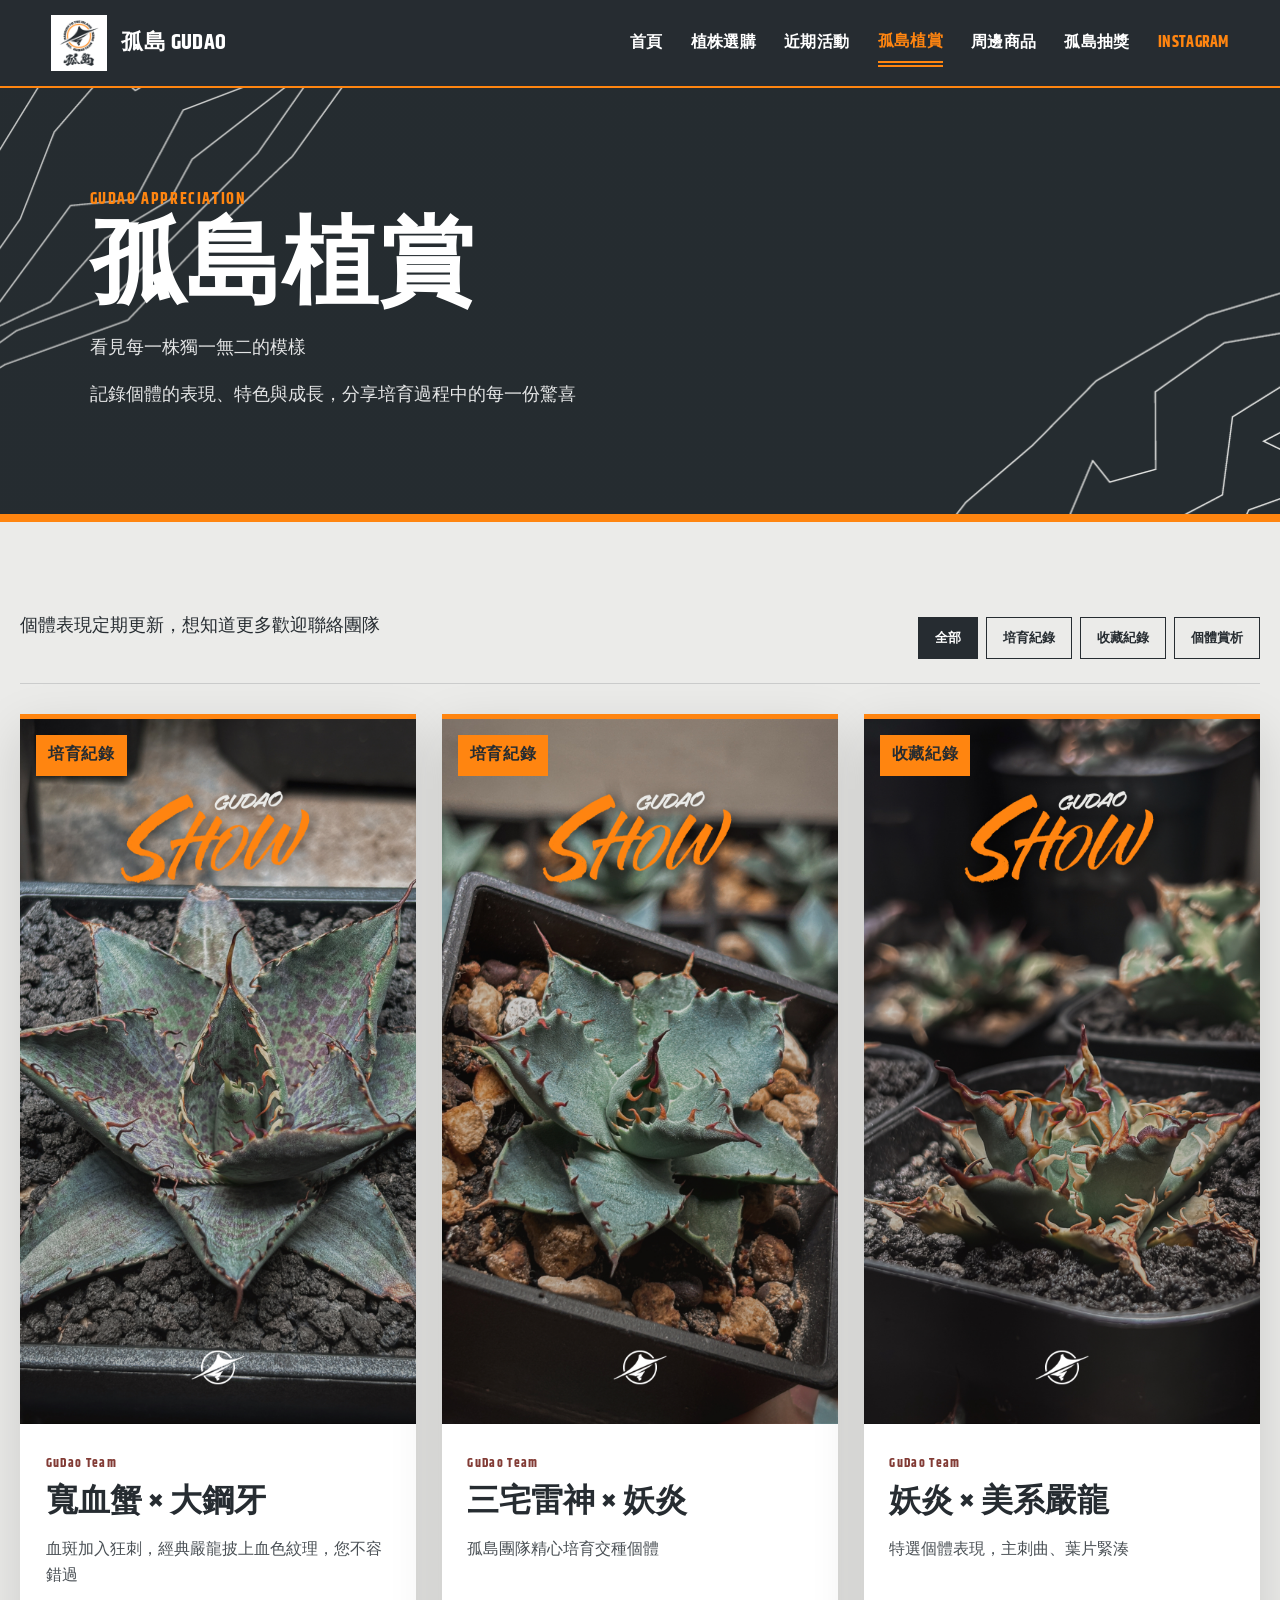
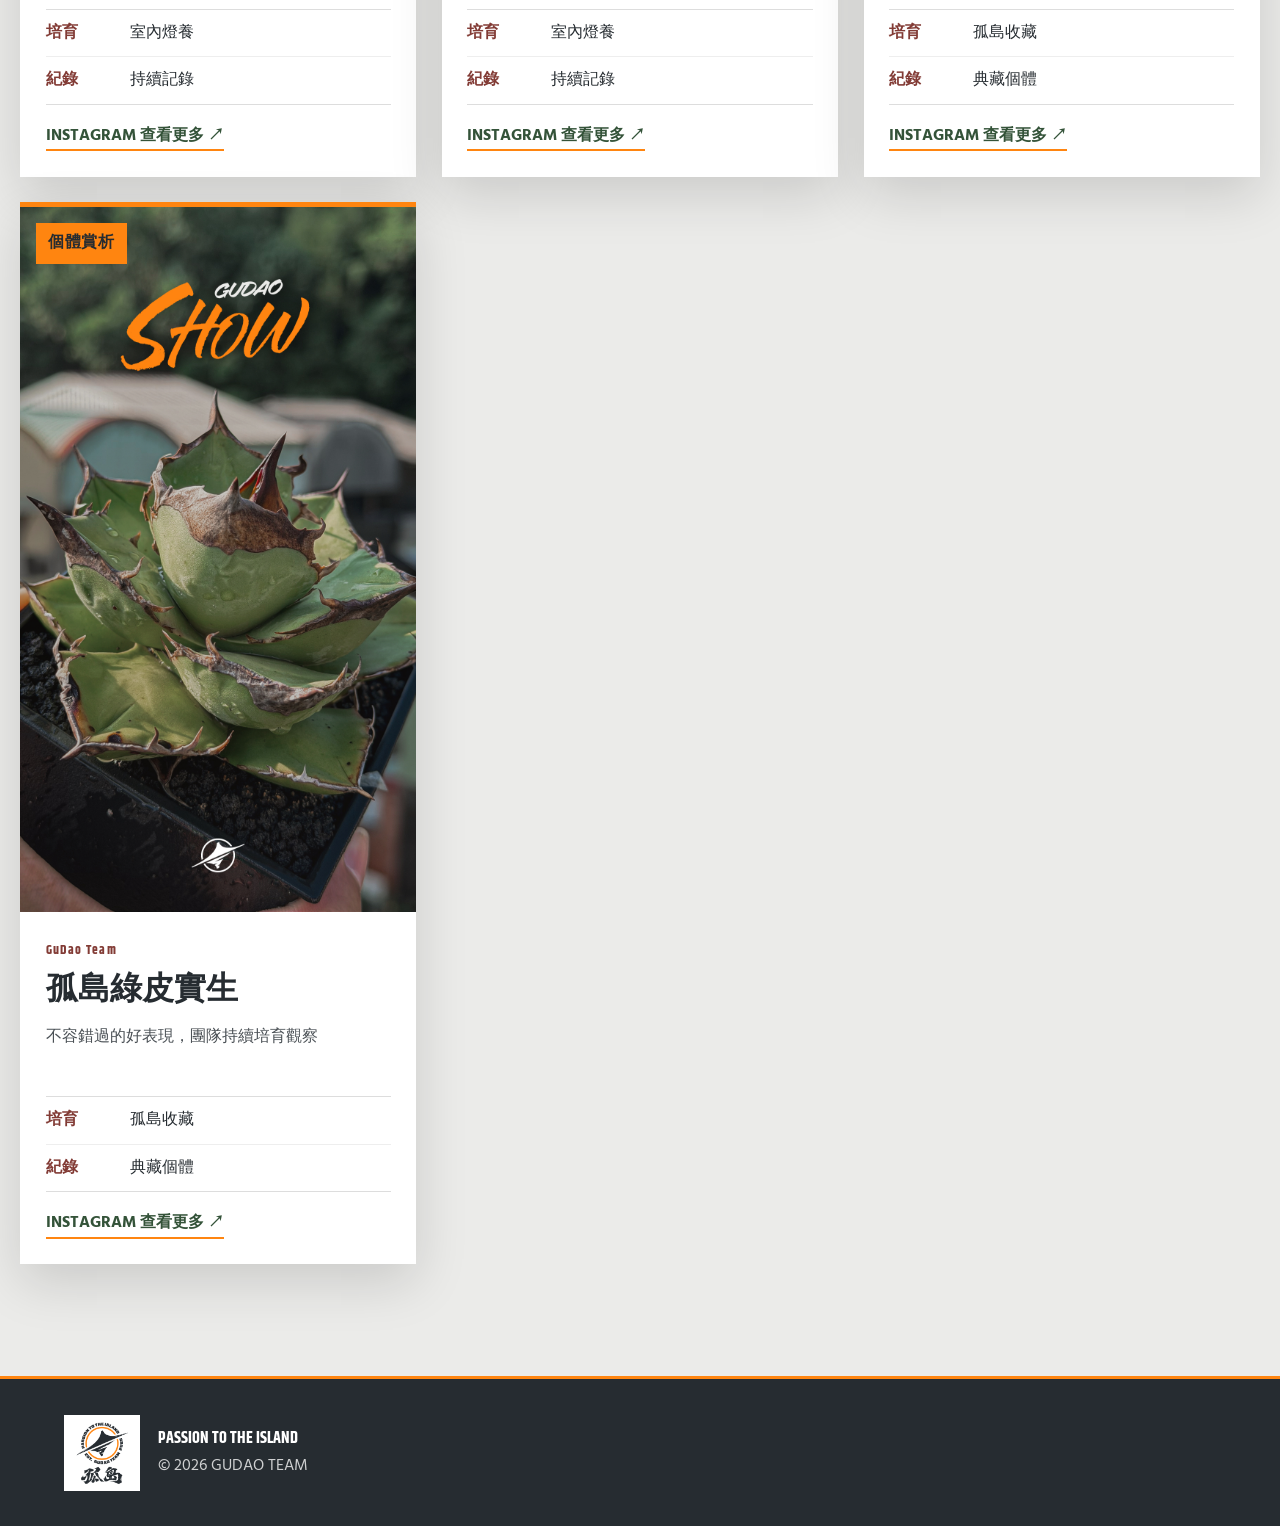
==== appreciation.html @ 0b16937d "Update appreciation.html" ====
<!doctype html>
<html lang="zh-Hant">
<head>
  <meta charset="utf-8">
  <meta name="viewport" content="width=device-width, initial-scale=1">
  <meta name="theme-color" content="#262C31">
  <title>孤島植賞｜孤島 GUDAO</title>
  <link rel="stylesheet" href="style.css?v=12">
  <link rel="stylesheet" href="brand-system-v14.css?v=14">
  <link rel="stylesheet" href="contour-hero-v15.css?v=15">
</head>
<body>
  <header class="site-header">
    <a class="brand" href="index.html">
      <img src="assets/brand/logo.png" alt="孤島標誌">
      <span>孤島 GUDAO</span>
    </a>

    <button class="menu" type="button" aria-label="開啟選單" aria-expanded="false">☰</button>

    <nav aria-label="主要導覽">
      <a href="index.html">首頁</a>
      <a href="stock.html">植株選購</a>
      <a href="event.html">近期活動</a>
      <a class="active" href="appreciation.html">孤島植賞</a>
      <a href="merchandise.html">周邊商品</a>
      <a href="raffle.html">孤島抽獎</a>
      <a class="ig" href="https://www.instagram.com/gudao.team/" target="_blank" rel="noopener noreferrer">INSTAGRAM</a>
    </nav>
  </header>

  <main>
    <section class="page-hero appreciation-hero">
      <p class="label">GUDAO APPRECIATION</p>
      <h1>孤島植賞</h1>
      <p>看見每一株獨一無二的模樣</p>
      <p>記錄個體的表現、特色與成長，分享培育過程中的每一份驚喜</p>
    </section>

    <section class="wrap section">
      <div class="toolbar appreciation-toolbar">
        <p>個體表現定期更新，想知道更多歡迎聯絡團隊</p>
        <div id="appreciation-filters" class="filter-group" aria-label="賞析篩選"></div>
      </div>

      <div id="appreciation-grid" class="card-grid appreciation-grid" aria-live="polite"></div>
    </section>
  </main>

  <footer>
    <img src="assets/brand/logo.png" alt="孤島標誌">
    <div>
      <b>PASSION TO THE ISLAND</b>
      <p>© 2026 GUDAO TEAM</p>
    </div>
  </footer>

  <script src="appreciations.js?v=12"></script>
  <script>
    const menuButton = document.querySelector('.menu');
    const navigation = document.querySelector('.site-header nav');

    menuButton?.addEventListener('click', () => {
      const isOpen = navigation.classList.toggle('open');
      menuButton.setAttribute('aria-expanded', String(isOpen));
    });

    const grid = document.querySelector('#appreciation-grid');
    const filters = document.querySelector('#appreciation-filters');

    function renderAppreciations(category = '全部') {
      const items = category === '全部'
        ? window.GUDAO_APPRECIATIONS
        : window.GUDAO_APPRECIATIONS.filter(item => item.category === category);

      grid.innerHTML = items.map(item => `
        <article class="card appreciation-card">
          <div class="poster">
            <img
              src="${item.image}"
              alt="${item.name}"
              loading="lazy"
              onerror="this.style.display='none'; this.nextElementSibling.style.display='grid';"
            >
            <div class="poster-fallback">GUDAO<br>APPRECIATION</div>
            <span>${item.category}</span>
          </div>

          <div class="card-body">
            <small>${item.code}</small>
            <h2>${item.name}</h2>
            <p>${item.description}</p>

            <dl class="appreciation-meta">
              <div><dt>培育</dt><dd>${item.cultivation}</dd></div>
              <div><dt>紀錄</dt><dd>${item.record}</dd></div>
            </dl>

            <a href="${item.instagram}" target="_blank" rel="noopener noreferrer">
              INSTAGRAM 查看更多 ↗
            </a>
          </div>
        </article>
      `).join('');
    }

    const categories = ['全部', ...new Set(window.GUDAO_APPRECIATIONS.map(item => item.category))];

    filters.innerHTML = categories.map((category, index) => `
      <button class="${index === 0 ? 'active' : ''}" data-category="${category}">
        ${category}
      </button>
    `).join('');

    filters.addEventListener('click', event => {
      if (!event.target.matches('button')) return;
      filters.querySelectorAll('button').forEach(button => button.classList.remove('active'));
      event.target.classList.add('active');
      renderAppreciations(event.target.dataset.category);
    });

    renderAppreciations();
  </script>
</body>
</html>
---- style.css ----
@import url("https://font.emtech.cc/css/GenSekiGothicTC");
@import url("https://fonts.googleapis.com/css2?family=Hind:wght@400&family=Khand:wght@700&display=swap");

:root {
  --rock: #262C31;
  --sand: #EBEBE9;
  --orange: #FF8510;
  --green: #345339;
  --red: #823B35;
  --black: #000000;
  --white: #FFFFFF;
  --white-soft: rgba(255, 255, 255, 0.78);
  --white-line: rgba(255, 255, 255, 0.18);
}

* {
  box-sizing: border-box;
}

html {
  scroll-behavior: smooth;
}

body {
  margin: 0;
  background: var(--sand);
  color: var(--rock);
  font-family: "Hind", "GenSekiGothicTC", sans-serif;
  line-height: 1.65;
}

h1,
h2,
h3,
.brand,
.label,
.actions a,
button,
b {
  font-family: "Khand", "GenSekiGothicTC", sans-serif;
  font-weight: 700;
}

a {
  color: inherit;
}

/* ===== 全站頁首 ===== */
.site-header {
  position: relative;
  z-index: 20;
  display: flex;
  align-items: center;
  justify-content: space-between;
  height: 84px;
  padding: 0 4vw;
  background: var(--rock);
  color: var(--white);
  border-bottom: 3px solid var(--orange);
}

.brand {
  display: flex;
  align-items: center;
  gap: 12px;
  color: var(--white);
  font-size: 22px;
  text-decoration: none;
}

.brand img {
  width: 52px;
  height: 52px;
  object-fit: contain;
  background: transparent;
  border-radius: 50%;
}

.site-header nav {
  display: flex;
  align-items: center;
  gap: 26px;
}

.site-header nav a {
  color: var(--white);
  text-decoration: none;
}

.site-header nav a:hover {
  color: var(--orange);
}

.site-header .ig {
  color: var(--orange);
}

.menu {
  display: none;
  padding: 0;
  border: 0;
  background: none;
  color: var(--white);
  font-size: 26px;
}

/* ===== 首頁：全部統一岩石灰 ===== */
body:has(.hero) {
  background: var(--rock);
  color: var(--white);
}

body:has(.hero) main,
.hero,
.hero-art,
.hero-copy,
.home-grid,
.brand-story {
  background: var(--rock);
  color: var(--white);
}

.hero {
  display: grid;
  grid-template-columns: 1fr 1.15fr;
  align-items: center;
  min-height: calc(100svh - 84px);
  overflow: hidden;
}

.hero-art {
  position: relative;
  display: grid;
  place-items: center;
  min-height: 680px;
  padding: clamp(24px, 5vw, 72px);
  background: var(--rock) !important;
}

.hero-visual {
  display: block;
  width: min(88%, 720px);
  height: auto;
  max-height: 78vh;
  object-fit: contain;
  background: transparent !important;
  mix-blend-mode: normal;
  opacity: 1;
  filter: none;
}

.hero-logo {
  width: min(78%, 620px);
  height: auto;
  max-height: 78vh;
  object-fit: contain;
  background: transparent;
  mix-blend-mode: normal;
}

.hero-slogan {
  position: absolute;
  right: -4%;
  bottom: -5%;
  width: 43%;
  height: auto;
  object-fit: contain;
}

.hero-copy {
  padding: 8vw;
}

.label {
  color: var(--orange);
  letter-spacing: 0.16em;
}

.hero h1 {
  margin: 12px 0;
  color: var(--white);
  font-size: clamp(52px, 7vw, 100px);
  line-height: 1.02;
}

.hero h1 em {
  color: var(--orange);
  font-style: normal;
}

.hero-copy > p:not(.label) {
  color: var(--white-soft);
  font-size: 20px;
}

.actions {
  display: flex;
  gap: 12px;
  margin-top: 30px;
}

.actions a {
  padding: 13px 22px;
  background: var(--orange);
  color: var(--rock);
  text-decoration: none;
}

.actions .outline {
  border: 1px solid var(--white);
  background: transparent;
  color: var(--white);
}

.stripe {
  display: grid;
  grid-template-columns: repeat(3, 1fr);
  padding: 16px;
  background: var(--rock);
  color: var(--white);
  border-top: 1px solid var(--white-line);
  border-bottom: 1px solid var(--white-line);
  font: 700 28px "Khand", sans-serif;
  text-align: center;
}

.stripe span {
  color: var(--white);
}

.stripe span:nth-child(3) {
  color: var(--orange);
}

.wrap {
  width: min(92%, 1240px);
  margin: auto;
}

.home-grid {
  display: grid;
  grid-template-columns: 1fr 1fr;
  gap: 22px;
  padding: 90px 0;
}

.feature {
  display: flex;
  flex-direction: column;
  justify-content: flex-end;
  min-height: 390px;
  padding: 48px;
  background: var(--rock) !important;
  color: var(--white) !important;
  border: 1px solid var(--white-line);
  border-top: 6px solid var(--orange);
}

.feature h2 {
  margin: 6px 0;
  color: var(--white);
  font-size: 52px;
}

.feature p,
.feature a {
  color: var(--white);
}

.feature a {
  width: max-content;
  border-bottom: 2px solid var(--orange);
  font-family: "Khand", sans-serif;
  text-decoration: none;
}

.brand-story {
  display: grid;
  grid-template-columns: 1.1fr 0.9fr;
  align-items: center;
  gap: 50px;
  padding: 80px 0;
  border-top: 1px solid var(--white-line);
}

.brand-story h2 {
  color: var(--white);
  font-size: 58px;
  line-height: 1.08;
}

.brand-story p {
  color: var(--white-soft);
}

.brand-story img {
  width: 100%;
  height: auto;
  object-fit: contain;
  background: transparent;
  mix-blend-mode: screen;
}

/* ===== 現貨頁與活動頁 ===== */
.page-hero {
  padding: 90px 7vw;
  background: var(--green);
  color: var(--white);
  border-bottom: 9px solid var(--orange);
}

.page-hero.red {
  background: var(--red);
}

.page-hero h1 {
  margin: 0;
  font-size: clamp(58px, 8vw, 96px);
}

.section {
  padding: 65px 0 100px;
}

.toolbar {
  display: flex;
  align-items: center;
  justify-content: space-between;
  gap: 20px;
  margin-bottom: 30px;
}

.toolbar p {
  font-size: 18px;
}

button {
  padding: 9px 16px;
  border: 1px solid var(--rock);
  background: transparent;
  color: var(--rock);
}

button.active {
  background: var(--rock);
  color: var(--white);
}

.card-grid {
  display: grid;
  grid-template-columns: repeat(3, 1fr);
  gap: 24px;
}

.card {
  overflow: hidden;
  background: var(--white);
  border-top: 6px solid var(--orange);
  box-shadow: 0 12px 30px rgba(38, 44, 49, 0.07);
}

.poster,
.media {
  position: relative;
  aspect-ratio: 9 / 16;
  overflow: hidden;
  background: var(--rock);
}

.poster img,
.media img {
  display: block;
  width: 100%;
  height: 100%;
  object-fit: contain;
}

.poster span {
  position: absolute;
  top: 14px;
  left: 14px;
  padding: 6px 11px;
  background: var(--orange);
  color: var(--rock);
  font-family: "Khand", "GenSekiGothicTC", sans-serif;
  font-weight: 700;
}

.card-body,
.pad {
  padding: 23px;
}

.card-body small,
.pad small {
  color: var(--red);
  letter-spacing: 0.12em;
}

.card-body h2,
.pad h3 {
  margin: 5px 0;
  font-size: 30px;
}

.meta {
  display: flex;
  justify-content: space-between;
  padding: 14px 0;
  border-block: 1px solid #DDDDDD;
}

.meta i {
  font-style: normal;
}

.card-body > a,
.pad > a {
  display: inline-block;
  margin-top: 18px;
  color: var(--green);
  font-weight: 700;
  text-decoration: none;
  border-bottom: 2px solid var(--orange);
}

/* ===== 頁尾 ===== */
footer {
  display: flex;
  align-items: center;
  gap: 18px;
  padding: 34px 5vw;
  background: var(--rock);
  color: var(--white);
  border-top: 3px solid var(--orange);
}

footer img {
  width: 70px;
  height: 70px;
  object-fit: contain;
  background: transparent;
  border-radius: 50%;
}

footer p {
  margin: 0;
  color: var(--white-soft);
}

/* ===== 手機版 ===== */
@media (max-width: 820px) {
  .menu {
    display: block;
  }

  .site-header nav {
    position: absolute;
    top: 84px;
    right: 0;
    left: 0;
    display: none;
    flex-direction: column;
    padding: 20px;
    background: var(--rock);
  }

  .site-header nav.open {
    display: flex;
  }

  .hero {
    grid-template-columns: 1fr;
  }

  .hero-art {
    min-height: 62svh;
  }

  .hero-copy {
    padding: 55px 24px;
  }

  .home-grid,
  .brand-story,
  .card-grid {
    grid-template-columns: 1fr;
  }

  .stripe {
    font-size: 20px;
  }

  .toolbar {
    display: block;
  }

  .feature h2,
  .brand-story h2 {
    font-size: 44px;
  }

  .poster,
  .media {
    aspect-ratio: 9 / 16;
  }
}
.site-header nav a.active {
  color: var(--orange);
  border-bottom: 2px solid var(--orange);
}

.appreciation-hero {
  background: var(--rock);
  color: var(--white);
  border-bottom: 9px solid var(--orange);
}

.appreciation-hero > p:not(.label) {
  color: var(--white-soft);
  font-size: 18px;
}

.appreciation-toolbar {
  align-items: flex-end;
}

.filter-group {
  display: flex;
  flex-wrap: wrap;
  gap: 8px;
}

.filter-group button {
  cursor: pointer;
}

.appreciation-card .poster {
  position: relative;
  aspect-ratio: 9 / 16;
  overflow: hidden;
  background: var(--rock);
}

.appreciation-card .poster img {
  display: block;
  width: 100%;
  height: 100%;
  object-fit: contain;
  background: var(--rock);
}

.poster-fallback {
  display: none;
  width: 100%;
  height: 100%;
  place-items: center;
  color: rgba(255, 255, 255, 0.6);
  font-family: "Khand", sans-serif;
  font-size: 28px;
  font-weight: 700;
  letter-spacing: 0.12em;
  text-align: center;
}

.appreciation-card .poster span {
  position: absolute;
  top: 14px;
  left: 14px;
  padding: 6px 11px;
  background: var(--orange);
  color: var(--rock);
  font-family: "Khand", "GenSekiGothicTC", sans-serif;
  font-weight: 700;
}

.appreciation-card .card-body > p {
  min-height: 54px;
}

.appreciation-meta {
  margin: 18px 0 0;
  border-top: 1px solid #DDDDDD;
  border-bottom: 1px solid #DDDDDD;
}

.appreciation-meta > div {
  display: grid;
  grid-template-columns: 72px 1fr;
  gap: 12px;
  padding: 10px 0;
}

.appreciation-meta > div + div {
  border-top: 1px solid #EEEEEE;
}

.appreciation-meta dt {
  color: var(--red);
  font-weight: 700;
}

.appreciation-meta dd {
  margin: 0;
}

@media (max-width: 820px) {
  .appreciation-toolbar {
    display: block;
  }

  .filter-group {
    margin-top: 20px;
    overflow-x: auto;
    flex-wrap: nowrap;
    padding-bottom: 6px;
  }

  .filter-group button {
    flex: 0 0 auto;
  }
}



.actions {
  display: flex;
  flex-wrap: wrap;
  gap: 12px;
  margin-top: 30px;
}

.actions a,
.actions a.outline {
  display: inline-flex;
  align-items: center;
  justify-content: center;
  min-width: 120px;
  padding: 13px 22px;
  border: 1px solid var(--orange);
  background: var(--orange);
  color: var(--rock);
  text-decoration: none;
  transition: background-color 0.2s ease, color 0.2s ease, transform 0.2s ease;
}

.actions a:hover,
.actions a.outline:hover {
  background: transparent;
  color: var(--white);
  transform: translateY(-2px);
}

@media (max-width: 820px) {
  .actions {
    display: grid;
    grid-template-columns: 1fr;
    width: 100%;
  }

  .actions a,
  .actions a.outline {
    width: 100%;
  }
}
---- brand-system-v14.css ----
/* GUDAO Design System v14
   Add AFTER style.css so this file can refine the existing site without overwriting prior HTML work. */

:root {
  --g-rock: #262C31;
  --g-sand: #EBEBE9;
  --g-orange: #FF8510;
  --g-green: #345339;
  --g-red: #823B35;
  --g-black: #000000;
  --g-white: #FFFFFF;

  --g-text-on-dark: #F5F5F2;
  --g-text-muted-dark: rgba(255, 255, 255, 0.72);
  --g-text-on-light: #262C31;
  --g-line-dark: rgba(255, 255, 255, 0.16);
  --g-line-light: rgba(38, 44, 49, 0.16);

  --g-space-1: 0.5rem;
  --g-space-2: 0.75rem;
  --g-space-3: 1rem;
  --g-space-4: 1.5rem;
  --g-space-5: 2rem;
  --g-space-6: 3rem;
  --g-space-7: 4.5rem;
  --g-space-8: 7rem;

  --g-content: 1240px;
  --g-reading: 720px;
  --g-radius: 0px;
  --g-shadow: 0 18px 50px rgba(0, 0, 0, 0.14);
}

/* Typography follows the brand manual */
html {
  color-scheme: light;
}

body {
  font-family: "Hind", "GenSekiGothicTC", sans-serif;
  text-rendering: optimizeLegibility;
  -webkit-font-smoothing: antialiased;
}

h1,
h2,
h3,
.label,
.brand,
.actions a,
.site-header nav a,
button,
.card-body small,
.pad small,
.poster span {
  font-family: "Khand", "GenSekiGothicTC", sans-serif;
  font-weight: 700;
}

p,
li,
dd {
  font-size: max(1rem, 16px);
}

.label {
  margin: 0 0 var(--g-space-2);
  color: var(--g-orange);
  letter-spacing: 0.1em;
  line-height: 1.2;
}

/* Accessible keyboard focus */
a:focus-visible,
button:focus-visible {
  outline: 3px solid var(--g-orange);
  outline-offset: 4px;
}

/* Header: logo in a corner, required clear space, no visual distortion */
.site-header {
  min-height: 88px;
  height: auto;
  padding: 14px clamp(20px, 4vw, 60px);
  background: var(--g-rock);
  border-bottom: 2px solid var(--g-orange);
}

.brand {
  gap: 14px;
  letter-spacing: 0.02em;
}

.brand img {
  width: 56px;
  height: 56px;
  min-width: 50px;
  object-fit: contain;
  border-radius: 0;
}

.site-header nav {
  gap: clamp(16px, 2.2vw, 30px);
}

.site-header nav a {
  position: relative;
  padding: 10px 0;
  color: var(--g-white);
  letter-spacing: 0.02em;
}

.site-header nav a::after {
  content: "";
  position: absolute;
  right: 0;
  bottom: 2px;
  left: 0;
  height: 2px;
  background: var(--g-orange);
  transform: scaleX(0);
  transform-origin: right;
  transition: transform 180ms ease;
}

.site-header nav a:hover::after,
.site-header nav a.active::after {
  transform: scaleX(1);
  transform-origin: left;
}

.site-header nav a.active,
.site-header .ig {
  color: var(--g-orange);
}

/* Contour-line visual language inspired by the manual's auxiliary graphic */
.hero,
.page-hero,
footer {
  position: relative;
  isolation: isolate;
  overflow: hidden;
}

.hero::before,
.page-hero::before,
footer::before {
  content: "";
  position: absolute;
  z-index: -1;
  width: min(52vw, 720px);
  aspect-ratio: 1;
  top: -35%;
  right: -10%;
  opacity: 0.16;
  background:
    repeating-radial-gradient(
      ellipse at 50% 50%,
      transparent 0 24px,
      var(--g-white) 25px 26px,
      transparent 27px 44px
    );
  transform: rotate(-18deg) scaleX(0.72);
  pointer-events: none;
}

/* Home hero */
body:has(.hero),
body:has(.hero) main {
  background: var(--g-rock);
  color: var(--g-text-on-dark);
}

.hero {
  min-height: calc(100svh - 88px);
  grid-template-columns: minmax(320px, 0.95fr) minmax(420px, 1.05fr);
  background: var(--g-rock);
  border-bottom: 1px solid var(--g-line-dark);
}

.hero-art {
  min-height: 680px;
  padding: clamp(34px, 6vw, 90px);
  background: var(--g-rock) !important;
  border-right: 1px solid var(--g-line-dark);
}

.hero-visual {
  width: min(86%, 640px);
  max-height: 72vh;
  object-fit: contain;
}

.hero-copy {
  max-width: 820px;
  padding: clamp(48px, 7vw, 110px);
}

.hero h1 {
  max-width: 780px;
  margin: var(--g-space-2) 0 var(--g-space-4);
  font-size: clamp(3.2rem, 7vw, 6.8rem);
  line-height: 1.04;
  letter-spacing: 0.01em;
}

.hero-copy > p:not(.label) {
  max-width: var(--g-reading);
  margin: 0;
  color: var(--g-text-muted-dark);
  font-size: clamp(1.05rem, 1.5vw, 1.25rem);
  line-height: 1.65;
}

/* Unified primary actions */
.actions {
  display: flex;
  flex-wrap: wrap;
  gap: 12px;
  margin-top: var(--g-space-5);
}

.actions a,
.actions a.outline {
  display: inline-flex;
  align-items: center;
  justify-content: center;
  min-width: 126px;
  min-height: 50px;
  padding: 12px 22px;
  border: 1px solid var(--g-orange);
  background: var(--g-orange);
  color: var(--g-rock);
  text-decoration: none;
  transition: background-color 180ms ease, color 180ms ease, transform 180ms ease;
}

.actions a:hover,
.actions a.outline:hover {
  background: transparent;
  color: var(--g-white);
  transform: translateY(-2px);
}

.stripe {
  padding: 18px clamp(20px, 4vw, 60px);
  background: var(--g-black);
  border-block: 1px solid var(--g-line-dark);
  font-size: clamp(1.15rem, 2vw, 1.75rem);
  letter-spacing: 0.08em;
}

.wrap {
  width: min(calc(100% - 40px), var(--g-content));
}

.home-grid {
  gap: 20px;
  padding-block: var(--g-space-8);
}

.feature {
  position: relative;
  min-height: 360px;
  padding: clamp(32px, 4vw, 56px);
  background: transparent !important;
  border: 1px solid var(--g-line-dark);
  border-top: 4px solid var(--g-orange);
  transition: transform 180ms ease, border-color 180ms ease;
}

.feature:hover {
  transform: translateY(-4px);
  border-color: var(--g-orange);
}

.feature h2 {
  margin: 4px 0 14px;
  font-size: clamp(2.6rem, 5vw, 4.2rem);
  line-height: 1.05;
}

.feature p {
  max-width: 40ch;
  color: var(--g-text-muted-dark);
}

.feature a {
  margin-top: var(--g-space-3);
  padding-bottom: 4px;
  border-bottom: 2px solid var(--g-orange);
  letter-spacing: 0.04em;
}

.brand-story {
  gap: clamp(40px, 8vw, 110px);
  padding-block: var(--g-space-8);
  border-top: 1px solid var(--g-line-dark);
}

.brand-story h2 {
  margin: var(--g-space-2) 0 var(--g-space-4);
  font-size: clamp(2.8rem, 5.5vw, 5rem);
}

.brand-story img {
  width: min(100%, 560px);
  justify-self: center;
  object-fit: contain;
  mix-blend-mode: screen;
}

/* Inner page heroes */
.page-hero {
  min-height: 410px;
  display: flex;
  flex-direction: column;
  justify-content: flex-end;
  padding: clamp(60px, 8vw, 110px) clamp(20px, 7vw, 110px);
  background: var(--g-green);
  border-bottom: 8px solid var(--g-orange);
}

.page-hero.red {
  background: var(--g-red);
}

.appreciation-hero {
  background: var(--g-rock);
}

.page-hero h1 {
  max-width: var(--g-content);
  margin: 0;
  font-size: clamp(3.6rem, 8vw, 6rem);
  line-height: 1;
}

.page-hero > p:not(.label) {
  max-width: 56ch;
  margin: var(--g-space-3) 0 0;
  color: var(--g-text-on-dark);
  font-size: 1.1rem;
}

.section {
  padding-block: var(--g-space-7) var(--g-space-8);
}

.toolbar {
  padding-bottom: var(--g-space-4);
  border-bottom: 1px solid var(--g-line-light);
}

button {
  min-height: 42px;
  cursor: pointer;
  transition: color 160ms ease, background-color 160ms ease, border-color 160ms ease;
}

button:hover,
button.active {
  border-color: var(--g-rock);
  background: var(--g-rock);
  color: var(--g-white);
}

/* Cards and 9:16 imagery */
.card-grid {
  grid-template-columns: repeat(3, minmax(0, 1fr));
  gap: clamp(18px, 2vw, 28px);
}

.card {
  background: var(--g-white);
  border-top: 5px solid var(--g-orange);
  box-shadow: var(--g-shadow);
  transition: transform 180ms ease, box-shadow 180ms ease;
}

.card:hover {
  transform: translateY(-5px);
  box-shadow: 0 24px 62px rgba(0, 0, 0, 0.18);
}

.poster,
.media,
.appreciation-card .poster {
  aspect-ratio: 9 / 16;
  background: var(--g-rock);
}

.poster img,
.media img,
.appreciation-card .poster img {
  width: 100%;
  height: 100%;
  object-fit: contain;
  background: var(--g-rock);
}

.poster span,
.appreciation-card .poster span {
  top: 16px;
  left: 16px;
  padding: 7px 12px;
  background: var(--g-orange);
  color: var(--g-rock);
  letter-spacing: 0.04em;
}

.card-body,
.pad {
  padding: clamp(20px, 2vw, 28px);
}

.card-body small,
.pad small {
  color: var(--g-red);
  letter-spacing: 0.1em;
}

.card-body h2,
.pad h3 {
  margin: 8px 0 12px;
  color: var(--g-rock);
  font-size: clamp(1.55rem, 2.6vw, 2rem);
  line-height: 1.15;
}

.card-body p,
.pad p {
  color: #4A5055;
  line-height: 1.65;
}

.card-body > a,
.pad > a {
  color: var(--g-green);
  border-bottom-color: var(--g-orange);
}

/* Footer */
footer {
  min-height: 150px;
  padding: var(--g-space-5) clamp(20px, 5vw, 72px);
  background: var(--g-rock);
  border-top: 3px solid var(--g-orange);
}

footer img {
  width: 76px;
  height: 76px;
  min-width: 50px;
  border-radius: 0;
}

/* Reduced motion */
@media (prefers-reduced-motion: reduce) {
  *,
  *::before,
  *::after {
    scroll-behavior: auto !important;
    transition: none !important;
    animation: none !important;
  }
}

@media (max-width: 980px) {
  .card-grid {
    grid-template-columns: repeat(2, minmax(0, 1fr));
  }
}

@media (max-width: 820px) {
  .site-header {
    min-height: 78px;
    padding: 11px 20px;
  }

  .site-header nav {
    top: 78px;
    gap: 0;
    padding: 12px 20px 22px;
    border-bottom: 2px solid var(--g-orange);
  }

  .site-header nav a {
    width: 100%;
    padding: 13px 0;
    border-bottom: 1px solid var(--g-line-dark);
  }

  .hero {
    grid-template-columns: 1fr;
  }

  .hero-art {
    min-height: 54svh;
    border-right: 0;
    border-bottom: 1px solid var(--g-line-dark);
  }

  .hero-copy {
    padding: 52px 24px 64px;
  }

  .actions {
    display: grid;
    grid-template-columns: 1fr;
  }

  .actions a,
  .actions a.outline {
    width: 100%;
  }

  .home-grid,
  .brand-story,
  .card-grid {
    grid-template-columns: 1fr;
  }

  .feature {
    min-height: 310px;
  }

  .page-hero {
    min-height: 340px;
  }

  .toolbar {
    display: block;
  }
}
/* 關閉等高線輔助圖形 */
.hero::before,
.page-hero::before,
footer::before {
  display: none !important;
}
---- contour-hero-v15.css ----
/* GUDAO Contour Hero v15
   Load AFTER style.css and brand-system-v14.css.
   Background asset: assets/brand/等高線背景.png
*/

:root {
  --g-rock: #262C31;
  --g-orange: #FF8510;
}

/* Disable the simulated concentric-line graphic from v14 */
.hero::before,
.page-hero::before,
footer::before {
  display: none !important;
}

/* Shared hero treatment for Stock, Event, Appreciation and Raffle */
.page-hero,
.page-hero.red,
.appreciation-hero,
.raffle-hero {
  position: relative;
  isolation: isolate;
  overflow: hidden;
  min-height: 410px;
  display: flex;
  flex-direction: column;
  justify-content: center;
  padding: clamp(64px, 8vw, 112px) clamp(24px, 7vw, 112px);

  /* Rock-gray fallback + manual contour artwork */
  background-color: var(--g-rock) !important;
  background-image: url("assets/brand/等高線背景.png") !important;
  background-repeat: no-repeat !important;
  background-position: center center !important;
  background-size: cover !important;

  color: #FFFFFF;
  border-bottom: 8px solid var(--g-orange);
}

/* Subtle dark veil keeps all headings readable without changing artwork ratio */
.page-hero::after,
.appreciation-hero::after,
.raffle-hero::after {
  content: "";
  position: absolute;
  z-index: -1;
  inset: 0;
  background: linear-gradient(
    90deg,
    rgba(38, 44, 49, 0.18) 0%,
    rgba(38, 44, 49, 0.08) 52%,
    rgba(38, 44, 49, 0.02) 100%
  );
  pointer-events: none;
}

/* Keep text above the background image */
.page-hero > *,
.appreciation-hero > *,
.raffle-hero > * {
  position: relative;
  z-index: 1;
  max-width: 760px;
}

.page-hero .label,
.appreciation-hero .label,
.raffle-hero .label {
  margin: 0 0 10px;
  color: var(--g-orange);
}

.page-hero h1,
.appreciation-hero h1,
.raffle-hero h1 {
  margin: 0;
  color: #FFFFFF;
  text-wrap: balance;
}

.page-hero > p:not(.label),
.appreciation-hero > p:not(.label),
.raffle-hero > p:not(.label) {
  margin: 18px 0 0;
  color: rgba(255, 255, 255, 0.88);
  line-height: 1.7;
}

/* Page-specific colors are intentionally neutralized */
.page-hero.red {
  background-color: var(--g-rock) !important;
}

/* Mobile framing preserves the artwork and keeps the line details visible */
@media (max-width: 820px) {
  .page-hero,
  .page-hero.red,
  .appreciation-hero,
  .raffle-hero {
    min-height: 340px;
    padding: 58px 24px;
    background-position: center center !important;
    background-size: cover !important;
  }
}

/* Optional: on very wide screens, avoid excessive enlargement */
@media (min-width: 1700px) {
  .page-hero,
  .page-hero.red,
  .appreciation-hero,
  .raffle-hero {
    background-size: 100% auto !important;
  }
}
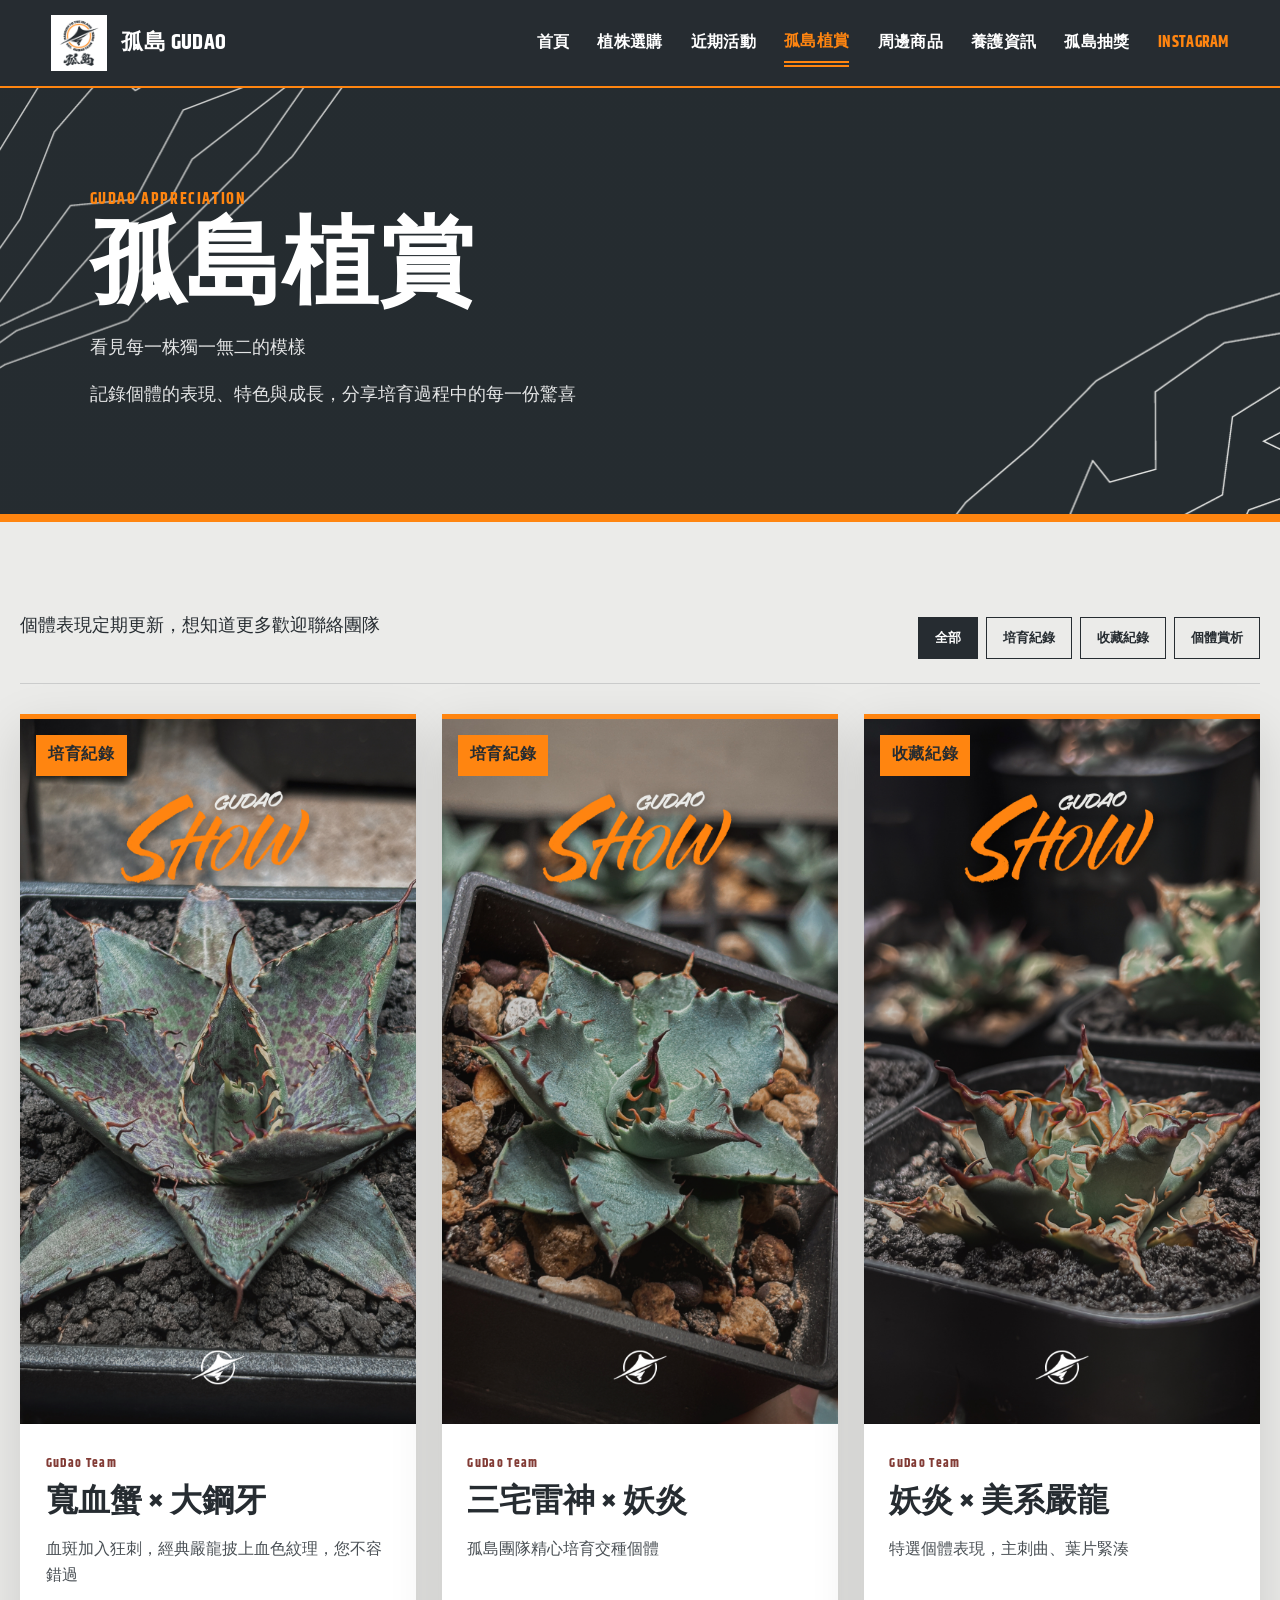
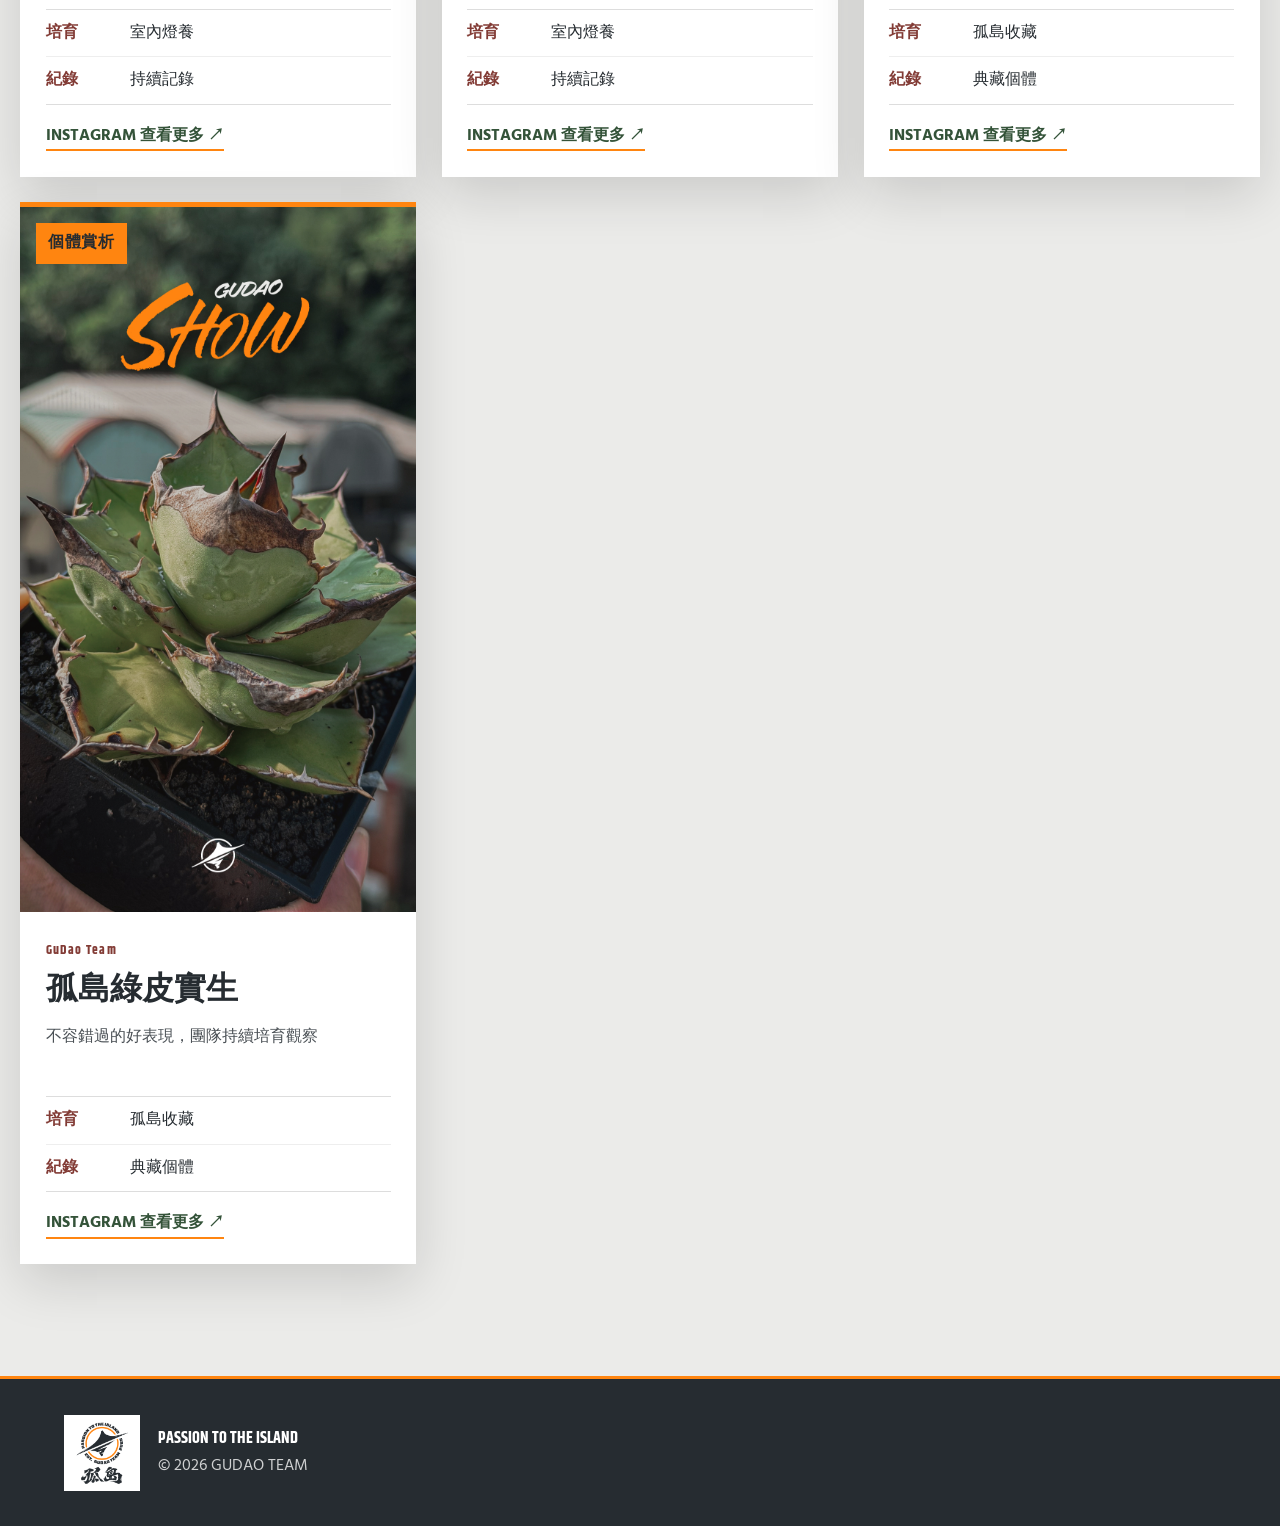
==== commit d022ec0c: "Update appreciation.html" ====
--- a/appreciation.html
+++ b/appreciation.html
@@ -24,6 +24,7 @@
       <a href="event.html">近期活動</a>
       <a class="active" href="appreciation.html">孤島植賞</a>
       <a href="merchandise.html">周邊商品</a>
+      <a href="care.html">養護資訊</a>
       <a href="raffle.html">孤島抽獎</a>
       <a class="ig" href="https://www.instagram.com/gudao.team/" target="_blank" rel="noopener noreferrer">INSTAGRAM</a>
     </nav>
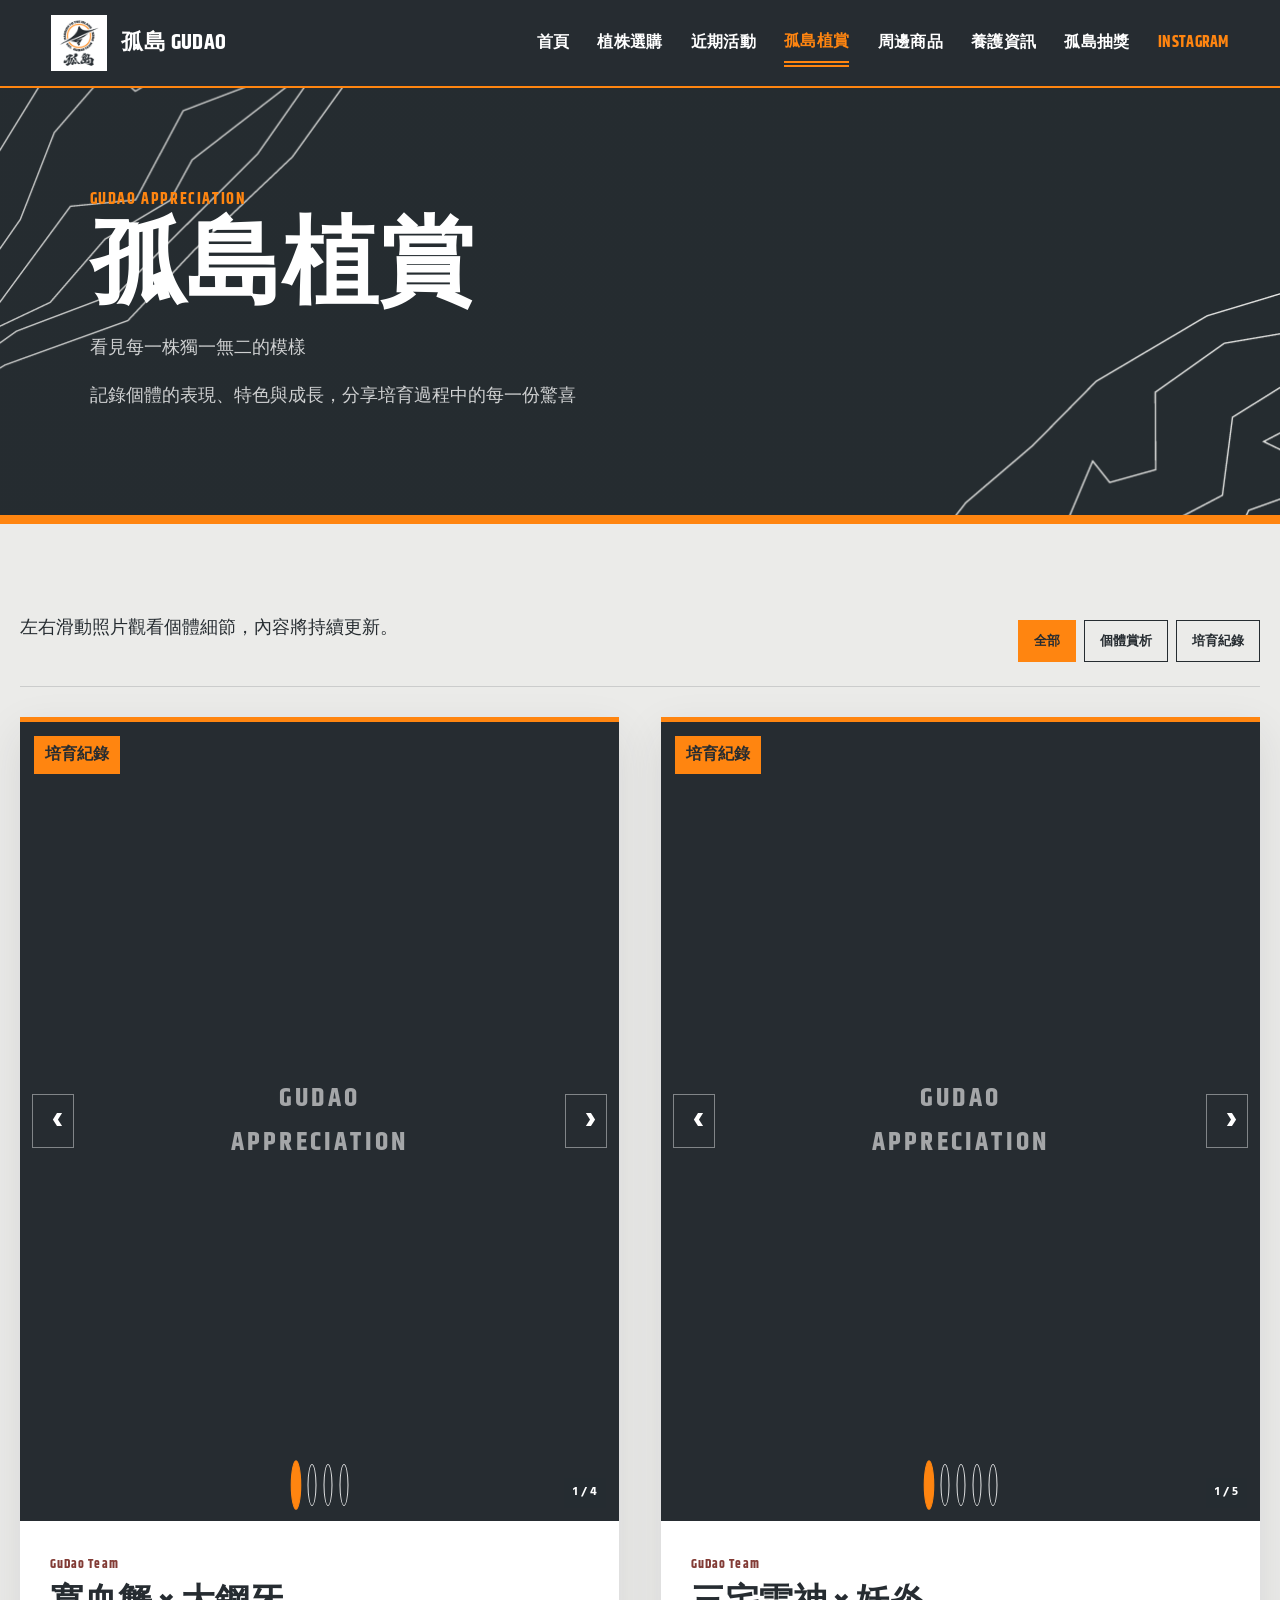
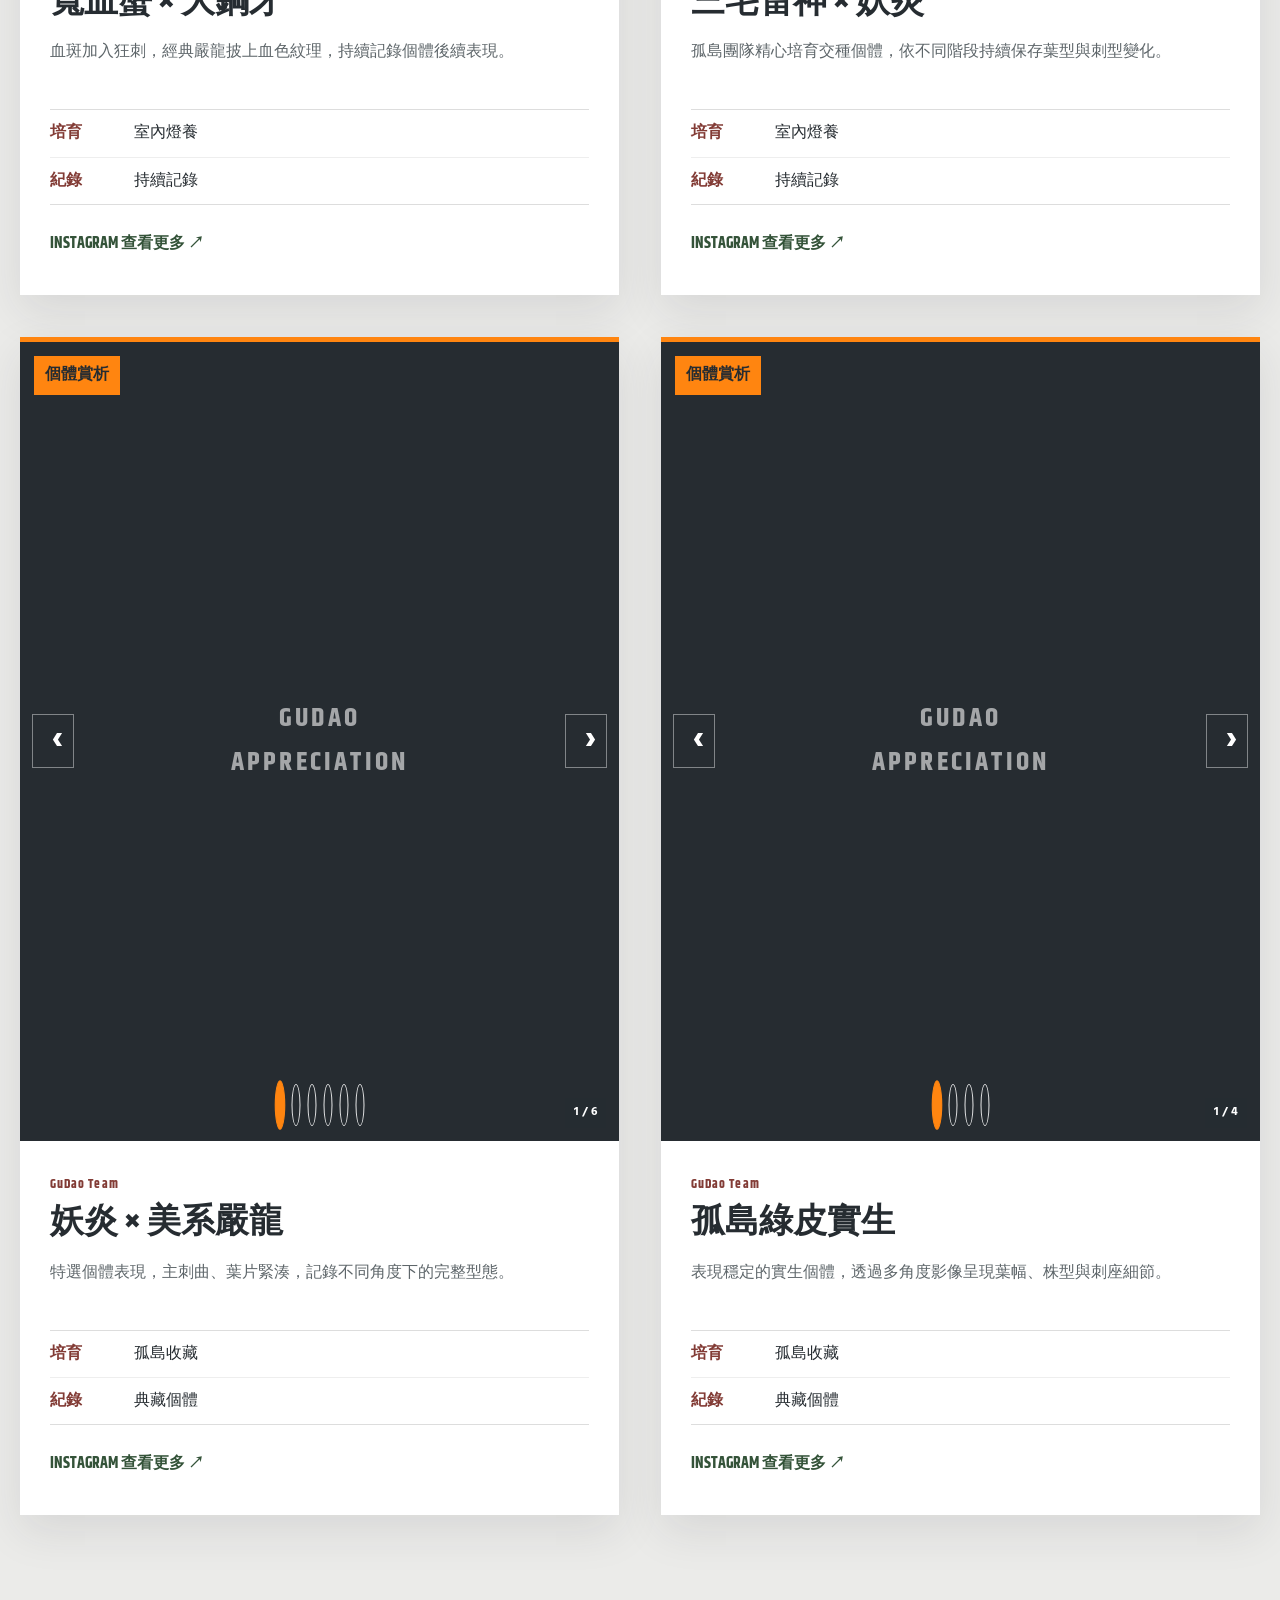
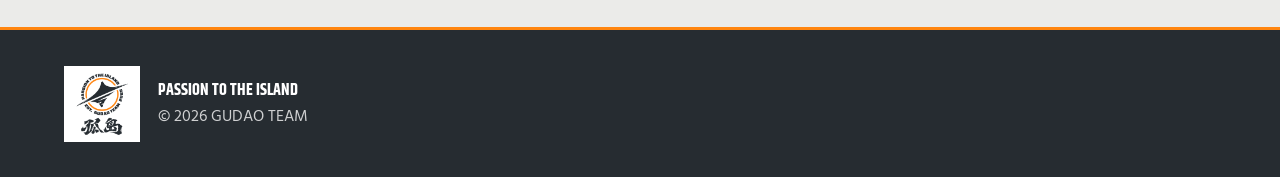
==== commit d90e2b89: "Add files via upload" ====
--- a/appreciation.html
+++ b/appreciation.html
@@ -8,6 +8,7 @@
   <link rel="stylesheet" href="style.css?v=12">
   <link rel="stylesheet" href="brand-system-v14.css?v=14">
   <link rel="stylesheet" href="contour-hero-v15.css?v=15">
+  <link rel="stylesheet" href="appreciation.css?v=1">
 </head>
 <body>
   <header class="site-header">
@@ -40,11 +41,11 @@
 
     <section class="wrap section">
       <div class="toolbar appreciation-toolbar">
-        <p>個體表現定期更新，想知道更多歡迎聯絡團隊</p>
-        <div id="appreciation-filters" class="filter-group" aria-label="賞析篩選"></div>
+        <p>左右滑動照片觀看個體細節，內容將持續更新。</p>
+        <div id="appreciation-filters" class="filter-group" aria-label="植賞分類篩選"></div>
       </div>
 
-      <div id="appreciation-grid" class="card-grid appreciation-grid" aria-live="polite"></div>
+      <div id="appreciation-grid" class="appreciation-grid" aria-live="polite"></div>
     </section>
   </main>
 
@@ -56,71 +57,215 @@
     </div>
   </footer>
 
-  <script src="appreciations.js?v=12"></script>
+  <script src="appreciations.js?v=13"></script>
   <script>
-    const menuButton = document.querySelector('.menu');
-    const navigation = document.querySelector('.site-header nav');
-
-    menuButton?.addEventListener('click', () => {
-      const isOpen = navigation.classList.toggle('open');
-      menuButton.setAttribute('aria-expanded', String(isOpen));
-    });
-
-    const grid = document.querySelector('#appreciation-grid');
-    const filters = document.querySelector('#appreciation-filters');
-
-    function renderAppreciations(category = '全部') {
-      const items = category === '全部'
-        ? window.GUDAO_APPRECIATIONS
-        : window.GUDAO_APPRECIATIONS.filter(item => item.category === category);
-
-      grid.innerHTML = items.map(item => `
-        <article class="card appreciation-card">
-          <div class="poster">
+    (() => {
+      const ALLOWED_CATEGORIES = ['個體賞析', '培育紀錄'];
+      const menuButton = document.querySelector('.menu');
+      const navigation = document.querySelector('.site-header nav');
+      const grid = document.querySelector('#appreciation-grid');
+      const filters = document.querySelector('#appreciation-filters');
+
+      const escapeHtml = value => String(value ?? '')
+        .replaceAll('&', '&amp;')
+        .replaceAll('<', '&lt;')
+        .replaceAll('>', '&gt;')
+        .replaceAll('"', '&quot;')
+        .replaceAll("'", '&#039;');
+
+      const safeUrl = value => {
+        try {
+          const url = new URL(String(value ?? ''), window.location.href);
+          return ['http:', 'https:'].includes(url.protocol) ? url.href : '#';
+        } catch {
+          return '#';
+        }
+      };
+
+      const normalizedItems = (window.GUDAO_APPRECIATIONS || []).map((item, itemIndex) => {
+        const category = ALLOWED_CATEGORIES.includes(item.category)
+          ? item.category
+          : '個體賞析';
+        const sourceImages = Array.isArray(item.images) && item.images.length
+          ? item.images
+          : item.image
+            ? [item.image]
+            : [];
+        return {
+          ...item,
+          id: `appreciation-${itemIndex}`,
+          category,
+          images: sourceImages.filter(Boolean).slice(0, 6)
+        };
+      });
+
+      menuButton?.addEventListener('click', () => {
+        const isOpen = navigation.classList.toggle('open');
+        menuButton.setAttribute('aria-expanded', String(isOpen));
+      });
+
+      function imageSlides(item) {
+        if (!item.images.length) {
+          return '<div class="appreciation-fallback">GUDAO<br>APPRECIATION</div>';
+        }
+        return item.images.map((image, imageIndex) => `
+          <figure class="appreciation-slide" data-slide="${imageIndex}" aria-hidden="${imageIndex !== 0}">
             <img
-              src="${item.image}"
-              alt="${item.name}"
+              src="${escapeHtml(image)}"
+              alt="${escapeHtml(item.name)}，第 ${imageIndex + 1} 張照片"
               loading="lazy"
-              onerror="this.style.display='none'; this.nextElementSibling.style.display='grid';"
+              draggable="false"
             >
-            <div class="poster-fallback">GUDAO<br>APPRECIATION</div>
-            <span>${item.category}</span>
+          </figure>
+        `).join('');
+      }
+
+      function galleryControls(item) {
+        if (item.images.length <= 1) return '';
+        return `
+          <button class="gallery-arrow gallery-prev" type="button" aria-label="上一張照片">‹</button>
+          <button class="gallery-arrow gallery-next" type="button" aria-label="下一張照片">›</button>
+          <div class="gallery-status" aria-live="polite">
+            <span class="gallery-counter">1 / ${item.images.length}</span>
           </div>
-
-          <div class="card-body">
-            <small>${item.code}</small>
-            <h2>${item.name}</h2>
-            <p>${item.description}</p>
-
-            <dl class="appreciation-meta">
-              <div><dt>培育</dt><dd>${item.cultivation}</dd></div>
-              <div><dt>紀錄</dt><dd>${item.record}</dd></div>
-            </dl>
-
-            <a href="${item.instagram}" target="_blank" rel="noopener noreferrer">
-              INSTAGRAM 查看更多 ↗
-            </a>
+          <div class="gallery-dots" role="tablist" aria-label="選擇照片">
+            ${item.images.map((_, index) => `
+              <button
+                class="gallery-dot ${index === 0 ? 'active' : ''}"
+                type="button"
+                role="tab"
+                aria-label="第 ${index + 1} 張照片"
+                aria-selected="${index === 0}"
+                data-index="${index}"
+              ></button>
+            `).join('')}
           </div>
-        </article>
+        `;
+      }
+
+      function renderAppreciations(category = '全部') {
+        const items = category === '全部'
+          ? normalizedItems
+          : normalizedItems.filter(item => item.category === category);
+
+        if (!items.length) {
+          grid.innerHTML = '<div class="appreciation-empty">這個分類目前尚無內容。</div>';
+          return;
+        }
+
+        grid.innerHTML = items.map(item => `
+          <article class="appreciation-card">
+            <div class="appreciation-gallery" data-gallery data-index="0" data-count="${item.images.length}">
+              <div class="appreciation-track">
+                ${imageSlides(item)}
+              </div>
+              <span class="appreciation-category">${escapeHtml(item.category)}</span>
+              ${galleryControls(item)}
+            </div>
+
+            <div class="appreciation-body">
+              <small>${escapeHtml(item.code)}</small>
+              <h2>${escapeHtml(item.name)}</h2>
+              <p>${escapeHtml(item.description)}</p>
+
+              <dl class="appreciation-meta">
+                <div><dt>培育</dt><dd>${escapeHtml(item.cultivation)}</dd></div>
+                <div><dt>紀錄</dt><dd>${escapeHtml(item.record)}</dd></div>
+              </dl>
+
+              <a href="${escapeHtml(safeUrl(item.instagram))}" target="_blank" rel="noopener noreferrer">
+                INSTAGRAM 查看更多 ↗
+              </a>
+            </div>
+          </article>
+        `).join('');
+
+        initializeGalleries();
+      }
+
+      function initializeGalleries() {
+        grid.querySelectorAll('[data-gallery]').forEach(gallery => {
+          const slides = [...gallery.querySelectorAll('.appreciation-slide')];
+          const dots = [...gallery.querySelectorAll('.gallery-dot')];
+          const counter = gallery.querySelector('.gallery-counter');
+          const count = slides.length;
+          let index = 0;
+          let touchStartX = null;
+          let touchStartY = null;
+
+          if (!count) return;
+
+          const show = nextIndex => {
+            index = (nextIndex + count) % count;
+            gallery.dataset.index = String(index);
+            slides.forEach((slide, slideIndex) => {
+              const active = slideIndex === index;
+              slide.classList.toggle('active', active);
+              slide.setAttribute('aria-hidden', String(!active));
+            });
+            dots.forEach((dot, dotIndex) => {
+              const active = dotIndex === index;
+              dot.classList.toggle('active', active);
+              dot.setAttribute('aria-selected', String(active));
+            });
+            if (counter) counter.textContent = `${index + 1} / ${count}`;
+          };
+
+          gallery.querySelector('.gallery-prev')?.addEventListener('click', () => show(index - 1));
+          gallery.querySelector('.gallery-next')?.addEventListener('click', () => show(index + 1));
+          dots.forEach(dot => dot.addEventListener('click', () => show(Number(dot.dataset.index))));
+
+          gallery.addEventListener('touchstart', event => {
+            const touch = event.changedTouches[0];
+            touchStartX = touch.clientX;
+            touchStartY = touch.clientY;
+          }, { passive: true });
+
+          gallery.addEventListener('touchend', event => {
+            if (touchStartX === null || touchStartY === null || count <= 1) return;
+            const touch = event.changedTouches[0];
+            const deltaX = touch.clientX - touchStartX;
+            const deltaY = touch.clientY - touchStartY;
+            touchStartX = null;
+            touchStartY = null;
+            if (Math.abs(deltaX) < 45 || Math.abs(deltaX) <= Math.abs(deltaY)) return;
+            show(deltaX < 0 ? index + 1 : index - 1);
+          }, { passive: true });
+
+          gallery.setAttribute('tabindex', '0');
+          gallery.addEventListener('keydown', event => {
+            if (event.key === 'ArrowLeft') show(index - 1);
+            if (event.key === 'ArrowRight') show(index + 1);
+          });
+
+          slides.forEach(slide => {
+            const image = slide.querySelector('img');
+            image?.addEventListener('error', () => {
+              slide.innerHTML = '<div class="appreciation-fallback">GUDAO<br>APPRECIATION</div>';
+            });
+          });
+
+          show(0);
+        });
+      }
+
+      const categories = ['全部', ...ALLOWED_CATEGORIES];
+      filters.innerHTML = categories.map((category, index) => `
+        <button class="${index === 0 ? 'active' : ''}" type="button" data-category="${category}">
+          ${category}
+        </button>
       `).join('');
-    }
-
-    const categories = ['全部', ...new Set(window.GUDAO_APPRECIATIONS.map(item => item.category))];
-
-    filters.innerHTML = categories.map((category, index) => `
-      <button class="${index === 0 ? 'active' : ''}" data-category="${category}">
-        ${category}
-      </button>
-    `).join('');
-
-    filters.addEventListener('click', event => {
-      if (!event.target.matches('button')) return;
-      filters.querySelectorAll('button').forEach(button => button.classList.remove('active'));
-      event.target.classList.add('active');
-      renderAppreciations(event.target.dataset.category);
-    });
-
-    renderAppreciations();
+
+      filters.addEventListener('click', event => {
+        const button = event.target.closest('button[data-category]');
+        if (!button) return;
+        filters.querySelectorAll('button').forEach(item => item.classList.remove('active'));
+        button.classList.add('active');
+        renderAppreciations(button.dataset.category);
+      });
+
+      renderAppreciations();
+    })();
   </script>
 </body>
 </html>
--- a/appreciation.css
+++ b/appreciation.css
@@ -0,0 +1,318 @@
+/* 孤島植賞：多圖滑動版 */
+.site-header nav a.active {
+  color: var(--orange);
+  border-bottom: 2px solid var(--orange);
+}
+
+.appreciation-hero {
+  background: var(--rock);
+  color: var(--white);
+  border-bottom: 9px solid var(--orange);
+}
+
+.appreciation-hero > p:not(.label) {
+  max-width: 760px;
+  color: rgba(255, 255, 255, .78);
+  font-size: 18px;
+}
+
+.appreciation-toolbar {
+  align-items: flex-end;
+}
+
+.filter-group {
+  display: flex;
+  flex-wrap: wrap;
+  gap: 8px;
+}
+
+.filter-group button {
+  min-height: 42px;
+  padding: 8px 15px;
+  border: 1px solid var(--rock);
+  background: transparent;
+  color: var(--rock);
+  font-family: "Khand", "GenSekiGothicTC", sans-serif;
+  font-weight: 700;
+  cursor: pointer;
+}
+
+.filter-group button.active,
+.filter-group button:hover {
+  border-color: var(--orange);
+  background: var(--orange);
+}
+
+.appreciation-grid {
+  display: grid;
+  grid-template-columns: repeat(2, minmax(0, 1fr));
+  gap: clamp(22px, 4vw, 42px);
+  margin-top: 28px;
+}
+
+.appreciation-card {
+  min-width: 0;
+  overflow: hidden;
+  background: var(--white);
+  border-top: 5px solid var(--orange);
+  box-shadow: 0 16px 42px rgba(38, 44, 49, .10);
+}
+
+/*
+  固定一致的展示框，圖片可為 4:6 或 9:16。
+  object-fit: contain 會完整顯示圖片、不裁切、不變形。
+*/
+.appreciation-gallery {
+  position: relative;
+  width: 100%;
+  aspect-ratio: 3 / 4;
+  overflow: hidden;
+  background: var(--rock);
+  outline: none;
+  touch-action: pan-y;
+  user-select: none;
+}
+
+.appreciation-gallery:focus-visible {
+  box-shadow: inset 0 0 0 3px var(--orange);
+}
+
+.appreciation-track,
+.appreciation-slide {
+  position: absolute;
+  inset: 0;
+}
+
+.appreciation-slide {
+  margin: 0;
+  opacity: 0;
+  visibility: hidden;
+  transform: scale(1.015);
+  transition: opacity .28s ease, transform .32s ease, visibility .28s;
+}
+
+.appreciation-slide.active {
+  opacity: 1;
+  visibility: visible;
+  transform: scale(1);
+}
+
+.appreciation-slide img {
+  display: block;
+  width: 100%;
+  height: 100%;
+  object-fit: contain;
+  object-position: center;
+  background: var(--rock);
+  -webkit-user-drag: none;
+}
+
+.appreciation-fallback {
+  display: grid;
+  width: 100%;
+  height: 100%;
+  place-items: center;
+  color: rgba(255, 255, 255, .58);
+  font-family: "Khand", sans-serif;
+  font-size: 27px;
+  font-weight: 700;
+  letter-spacing: .12em;
+  text-align: center;
+}
+
+.appreciation-category {
+  position: absolute;
+  z-index: 4;
+  top: 14px;
+  left: 14px;
+  padding: 6px 11px;
+  background: var(--orange);
+  color: var(--rock);
+  font-family: "Khand", "GenSekiGothicTC", sans-serif;
+  font-weight: 700;
+}
+
+.gallery-arrow {
+  position: absolute;
+  z-index: 5;
+  top: 50%;
+  display: grid;
+  width: 42px;
+  height: 54px;
+  place-items: center;
+  border: 1px solid rgba(255, 255, 255, .42);
+  background: rgba(38, 44, 49, .66);
+  color: var(--white);
+  font-size: 34px;
+  line-height: 1;
+  transform: translateY(-50%);
+  cursor: pointer;
+}
+
+.gallery-prev { left: 12px; }
+.gallery-next { right: 12px; }
+
+.gallery-arrow:hover,
+.gallery-arrow:focus-visible {
+  border-color: var(--orange);
+  background: var(--orange);
+  color: var(--rock);
+}
+
+.gallery-status {
+  position: absolute;
+  z-index: 5;
+  right: 13px;
+  bottom: 13px;
+  padding: 5px 9px;
+  background: rgba(38, 44, 49, .78);
+  color: var(--white);
+  font-size: 12px;
+  font-weight: 700;
+}
+
+.gallery-dots {
+  position: absolute;
+  z-index: 5;
+  bottom: 15px;
+  left: 50%;
+  display: flex;
+  gap: 7px;
+  transform: translateX(-50%);
+}
+
+.gallery-dot {
+  width: 9px;
+  height: 9px;
+  padding: 0;
+  border: 1px solid rgba(255,255,255,.9);
+  border-radius: 50%;
+  background: transparent;
+  cursor: pointer;
+}
+
+.gallery-dot.active {
+  border-color: var(--orange);
+  background: var(--orange);
+  transform: scale(1.18);
+}
+
+.appreciation-body {
+  padding: clamp(21px, 4vw, 30px);
+}
+
+.appreciation-body > small {
+  color: var(--red);
+  font-family: "Khand", sans-serif;
+  font-weight: 700;
+  letter-spacing: .08em;
+}
+
+.appreciation-body h2 {
+  margin: 5px 0 11px;
+  font-size: clamp(25px, 3vw, 34px);
+  line-height: 1.22;
+}
+
+.appreciation-body > p {
+  min-height: 52px;
+  color: #5e666a;
+}
+
+.appreciation-meta {
+  margin: 18px 0;
+  border-top: 1px solid #ddd;
+  border-bottom: 1px solid #ddd;
+}
+
+.appreciation-meta > div {
+  display: grid;
+  grid-template-columns: 72px 1fr;
+  gap: 12px;
+  padding: 10px 0;
+}
+
+.appreciation-meta > div + div {
+  border-top: 1px solid #eee;
+}
+
+.appreciation-meta dt {
+  color: var(--red);
+  font-weight: 700;
+}
+
+.appreciation-meta dd {
+  margin: 0;
+}
+
+.appreciation-body > a {
+  display: inline-flex;
+  align-items: center;
+  min-height: 42px;
+  color: var(--green);
+  font-family: "Khand", "GenSekiGothicTC", sans-serif;
+  font-weight: 700;
+  text-decoration: none;
+}
+
+.appreciation-body > a:hover {
+  color: var(--orange);
+}
+
+.appreciation-empty {
+  grid-column: 1 / -1;
+  padding: 52px 20px;
+  border: 1px dashed #aaa;
+  background: var(--white);
+  color: #687176;
+  text-align: center;
+}
+
+@media (max-width: 820px) {
+  .appreciation-toolbar {
+    display: block;
+  }
+
+  .filter-group {
+    margin-top: 20px;
+    overflow-x: auto;
+    flex-wrap: nowrap;
+    padding-bottom: 7px;
+  }
+
+  .filter-group button {
+    flex: 0 0 auto;
+  }
+
+  .appreciation-grid {
+    grid-template-columns: 1fr;
+  }
+
+  .appreciation-gallery {
+    aspect-ratio: 3 / 4;
+  }
+}
+
+@media (max-width: 520px) {
+  .appreciation-grid {
+    gap: 20px;
+  }
+
+  .gallery-arrow {
+    width: 38px;
+    height: 48px;
+  }
+
+  .gallery-prev { left: 8px; }
+  .gallery-next { right: 8px; }
+
+  .appreciation-body > p {
+    min-height: 0;
+  }
+}
+
+@media (prefers-reduced-motion: reduce) {
+  .appreciation-slide {
+    transition: none;
+  }
+}
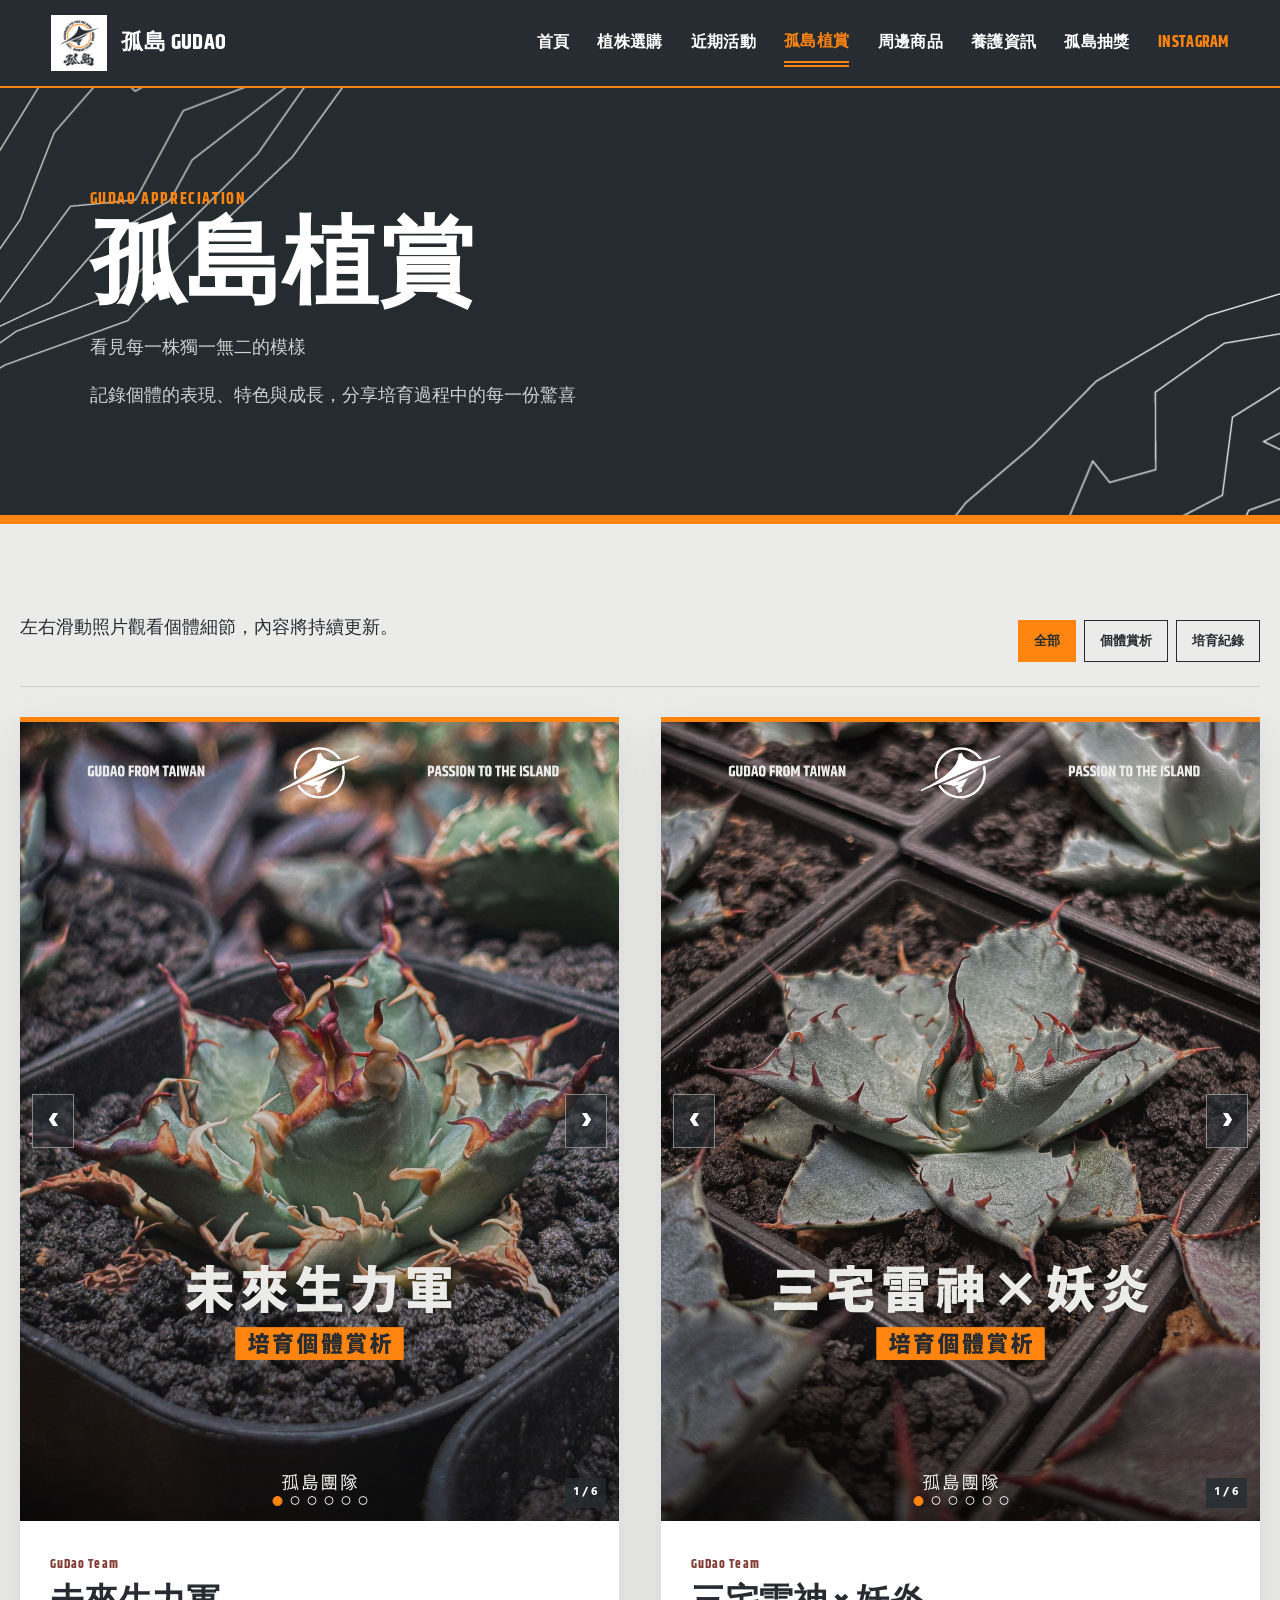
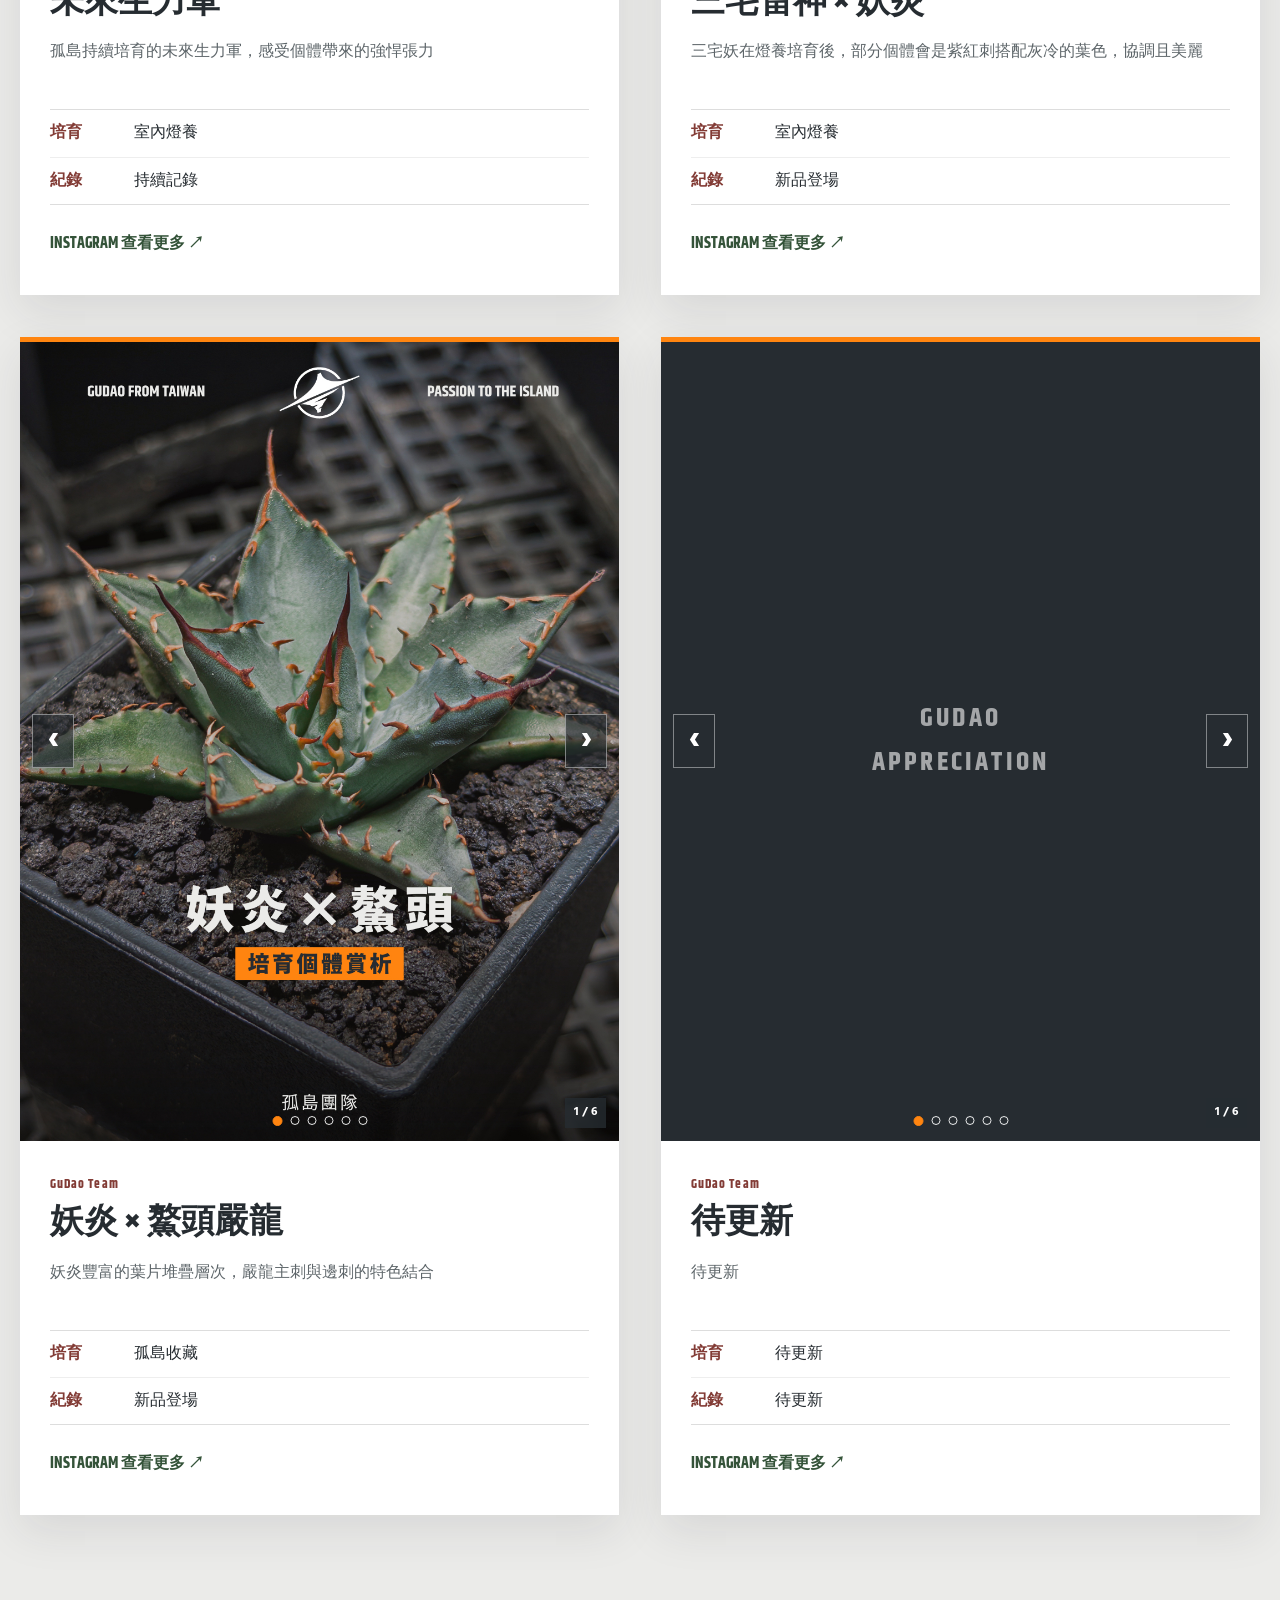
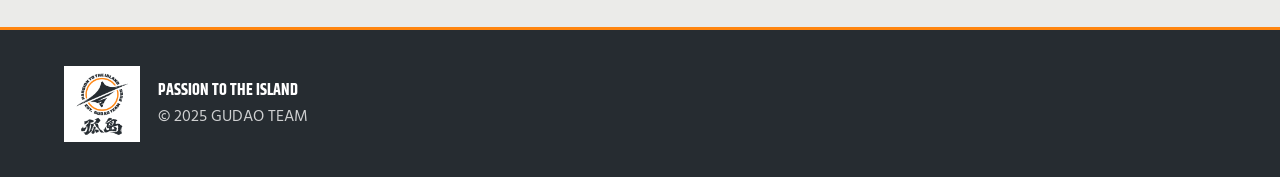
==== commit ba9d09cf: "Update appreciation.html" ====
--- a/appreciation.html
+++ b/appreciation.html
@@ -53,7 +53,7 @@
     <img src="assets/brand/logo.png" alt="孤島標誌">
     <div>
       <b>PASSION TO THE ISLAND</b>
-      <p>© 2026 GUDAO TEAM</p>
+      <p>© 2025 GUDAO TEAM</p>
     </div>
   </footer>
 
--- a/appreciation.css
+++ b/appreciation.css
@@ -1,9 +1,15 @@
-/* 孤島植賞：多圖滑動版 */
+/* ==================================================
+   孤島植賞：多圖滑動版
+   支援 4:6 與 9:16 圖片，完整顯示、不裁切
+   ================================================== */
+
+/* 導覽列目前頁面 */
 .site-header nav a.active {
   color: var(--orange);
   border-bottom: 2px solid var(--orange);
 }
 
+/* 孤島植賞頁首 */
 .appreciation-hero {
   background: var(--rock);
   color: var(--white);
@@ -12,10 +18,11 @@
 
 .appreciation-hero > p:not(.label) {
   max-width: 760px;
-  color: rgba(255, 255, 255, .78);
+  color: rgba(255, 255, 255, 0.78);
   font-size: 18px;
 }
 
+/* 工具列與分類篩選 */
 .appreciation-toolbar {
   align-items: flex-end;
 }
@@ -38,11 +45,14 @@
 }
 
 .filter-group button.active,
-.filter-group button:hover {
+.filter-group button:hover,
+.filter-group button:focus-visible {
   border-color: var(--orange);
   background: var(--orange);
-}
-
+  color: var(--rock);
+}
+
+/* 植賞卡片網格 */
 .appreciation-grid {
   display: grid;
   grid-template-columns: repeat(2, minmax(0, 1fr));
@@ -55,11 +65,12 @@
   overflow: hidden;
   background: var(--white);
   border-top: 5px solid var(--orange);
-  box-shadow: 0 16px 42px rgba(38, 44, 49, .10);
+  box-shadow: 0 16px 42px rgba(38, 44, 49, 0.10);
 }
 
 /*
-  固定一致的展示框，圖片可為 4:6 或 9:16。
+  固定一致的展示框。
+  圖片可混用 4:6 與 9:16。
   object-fit: contain 會完整顯示圖片、不裁切、不變形。
 */
 .appreciation-gallery {
@@ -88,7 +99,10 @@
   opacity: 0;
   visibility: hidden;
   transform: scale(1.015);
-  transition: opacity .28s ease, transform .32s ease, visibility .28s;
+  transition:
+    opacity 0.28s ease,
+    transform 0.32s ease,
+    visibility 0.28s;
 }
 
 .appreciation-slide.active {
@@ -107,19 +121,21 @@
   -webkit-user-drag: none;
 }
 
+/* 圖片載入失敗提示 */
 .appreciation-fallback {
   display: grid;
   width: 100%;
   height: 100%;
   place-items: center;
-  color: rgba(255, 255, 255, .58);
+  color: rgba(255, 255, 255, 0.58);
   font-family: "Khand", sans-serif;
   font-size: 27px;
   font-weight: 700;
-  letter-spacing: .12em;
+  letter-spacing: 0.12em;
   text-align: center;
 }
 
+/* 圖片左上角分類標籤 */
 .appreciation-category {
   position: absolute;
   z-index: 4;
@@ -132,16 +148,20 @@
   font-weight: 700;
 }
 
+/* 上一張、下一張按鈕 */
 .gallery-arrow {
   position: absolute;
   z-index: 5;
   top: 50%;
   display: grid;
   width: 42px;
+  min-width: 42px;
   height: 54px;
+  min-height: 54px;
+  padding: 0;
   place-items: center;
-  border: 1px solid rgba(255, 255, 255, .42);
-  background: rgba(38, 44, 49, .66);
+  border: 1px solid rgba(255, 255, 255, 0.42);
+  background: rgba(38, 44, 49, 0.66);
   color: var(--white);
   font-size: 34px;
   line-height: 1;
@@ -149,8 +169,13 @@
   cursor: pointer;
 }
 
-.gallery-prev { left: 12px; }
-.gallery-next { right: 12px; }
+.gallery-prev {
+  left: 12px;
+}
+
+.gallery-next {
+  right: 12px;
+}
 
 .gallery-arrow:hover,
 .gallery-arrow:focus-visible {
@@ -159,44 +184,74 @@
   color: var(--rock);
 }
 
+/* 右下角圖片張數 */
 .gallery-status {
   position: absolute;
   z-index: 5;
   right: 13px;
   bottom: 13px;
   padding: 5px 9px;
-  background: rgba(38, 44, 49, .78);
+  background: rgba(38, 44, 49, 0.78);
   color: var(--white);
   font-size: 12px;
   font-weight: 700;
 }
 
+/* 圖片切換圓點容器 */
 .gallery-dots {
   position: absolute;
   z-index: 5;
   bottom: 15px;
   left: 50%;
   display: flex;
-  gap: 7px;
+  align-items: center;
+  justify-content: center;
+  gap: 8px;
   transform: translateX(-50%);
 }
 
+/* 未選取：白色空心小正圓 */
 .gallery-dot {
-  width: 9px;
-  height: 9px;
-  padding: 0;
-  border: 1px solid rgba(255,255,255,.9);
-  border-radius: 50%;
+  flex: 0 0 9px;
+  width: 9px !important;
+  min-width: 9px !important;
+  max-width: 9px !important;
+  height: 9px !important;
+  min-height: 9px !important;
+  max-height: 9px !important;
+  margin: 0;
+  padding: 0 !important;
+  border: 1px solid rgba(255, 255, 255, 0.9);
+  border-radius: 50% !important;
   background: transparent;
+  box-shadow: none;
+  appearance: none;
+  -webkit-appearance: none;
   cursor: pointer;
 }
 
+/* 目前圖片：橙色實心小正圓 */
 .gallery-dot.active {
+  flex-basis: 10px;
+  width: 10px !important;
+  min-width: 10px !important;
+  max-width: 10px !important;
+  height: 10px !important;
+  min-height: 10px !important;
+  max-height: 10px !important;
   border-color: var(--orange);
   background: var(--orange);
-  transform: scale(1.18);
-}
-
+  transform: none;
+}
+
+.gallery-dot:hover,
+.gallery-dot:focus-visible {
+  border-color: var(--orange);
+  background: rgba(255, 133, 16, 0.55);
+  outline: none;
+}
+
+/* 卡片文字內容 */
 .appreciation-body {
   padding: clamp(21px, 4vw, 30px);
 }
@@ -205,7 +260,7 @@
   color: var(--red);
   font-family: "Khand", sans-serif;
   font-weight: 700;
-  letter-spacing: .08em;
+  letter-spacing: 0.08em;
 }
 
 .appreciation-body h2 {
@@ -219,10 +274,11 @@
   color: #5e666a;
 }
 
+/* 培育與紀錄資訊 */
 .appreciation-meta {
   margin: 18px 0;
-  border-top: 1px solid #ddd;
-  border-bottom: 1px solid #ddd;
+  border-top: 1px solid #dddddd;
+  border-bottom: 1px solid #dddddd;
 }
 
 .appreciation-meta > div {
@@ -233,7 +289,7 @@
 }
 
 .appreciation-meta > div + div {
-  border-top: 1px solid #eee;
+  border-top: 1px solid #eeeeee;
 }
 
 .appreciation-meta dt {
@@ -245,6 +301,7 @@
   margin: 0;
 }
 
+/* Instagram 連結 */
 .appreciation-body > a {
   display: inline-flex;
   align-items: center;
@@ -255,19 +312,22 @@
   text-decoration: none;
 }
 
-.appreciation-body > a:hover {
+.appreciation-body > a:hover,
+.appreciation-body > a:focus-visible {
   color: var(--orange);
 }
 
+/* 空分類提示 */
 .appreciation-empty {
   grid-column: 1 / -1;
   padding: 52px 20px;
-  border: 1px dashed #aaa;
+  border: 1px dashed #aaaaaa;
   background: var(--white);
   color: #687176;
   text-align: center;
 }
 
+/* 平板與手機 */
 @media (max-width: 820px) {
   .appreciation-toolbar {
     display: block;
@@ -291,6 +351,37 @@
   .appreciation-gallery {
     aspect-ratio: 3 / 4;
   }
+
+  /* 圓點移到圖片最底部，並在手機稍微縮小 */
+  .gallery-dots {
+    bottom: 4px;
+    gap: 7px;
+  }
+
+  .gallery-dot {
+    flex: 0 0 8px;
+    width: 8px !important;
+    min-width: 8px !important;
+    max-width: 8px !important;
+    height: 8px !important;
+    min-height: 8px !important;
+    max-height: 8px !important;
+  }
+
+  .gallery-dot.active {
+    flex-basis: 9px;
+    width: 9px !important;
+    min-width: 9px !important;
+    max-width: 9px !important;
+    height: 9px !important;
+    min-height: 9px !important;
+    max-height: 9px !important;
+  }
+
+  /* 手機已有圓點提示，隱藏張數以減少遮擋 */
+  .gallery-status {
+    display: none;
+  }
 }
 
 @media (max-width: 520px) {
@@ -300,19 +391,31 @@
 
   .gallery-arrow {
     width: 38px;
+    min-width: 38px;
     height: 48px;
-  }
-
-  .gallery-prev { left: 8px; }
-  .gallery-next { right: 8px; }
+    min-height: 48px;
+  }
+
+  .gallery-prev {
+    left: 8px;
+  }
+
+  .gallery-next {
+    right: 8px;
+  }
 
   .appreciation-body > p {
     min-height: 0;
   }
 }
 
+/* 減少動畫偏好 */
 @media (prefers-reduced-motion: reduce) {
   .appreciation-slide {
     transition: none;
   }
 }
+/* 隱藏照片左上角的分類標籤 */
+.appreciation-category {
+  display: none;
+}
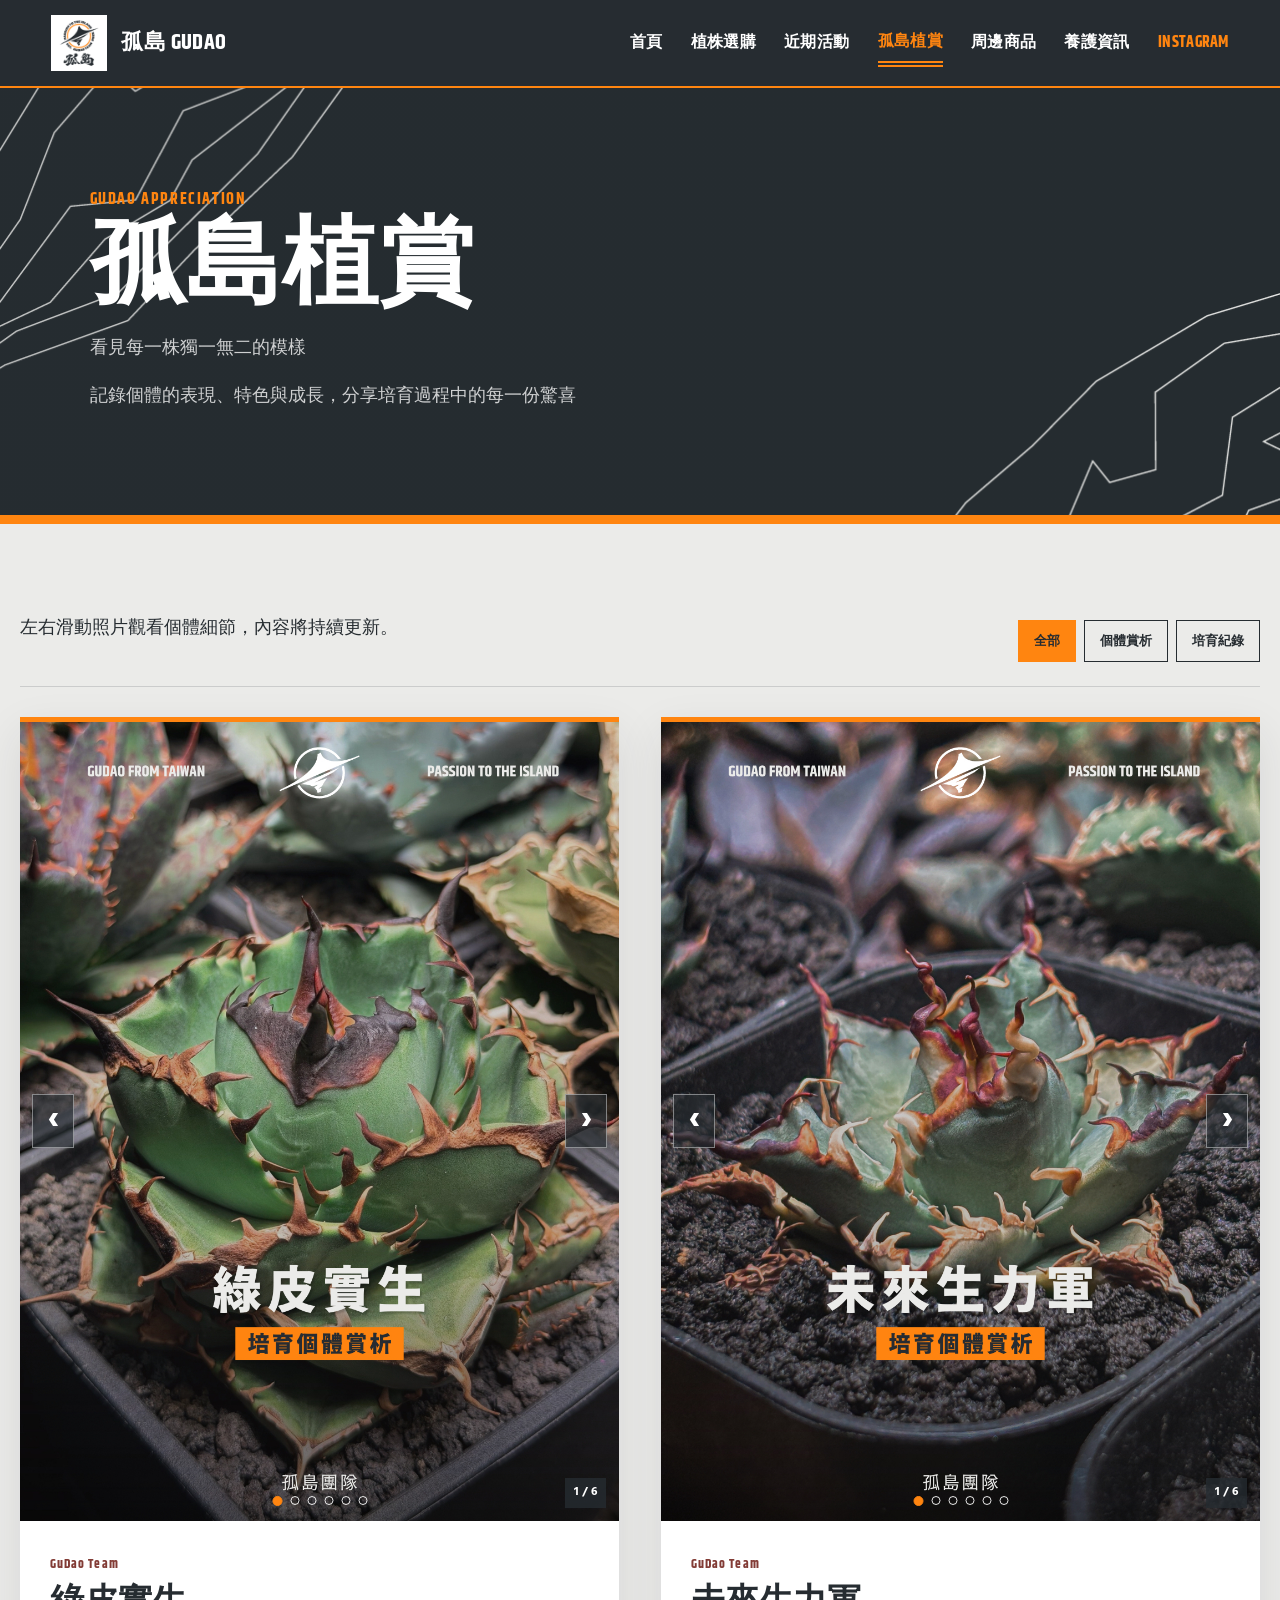
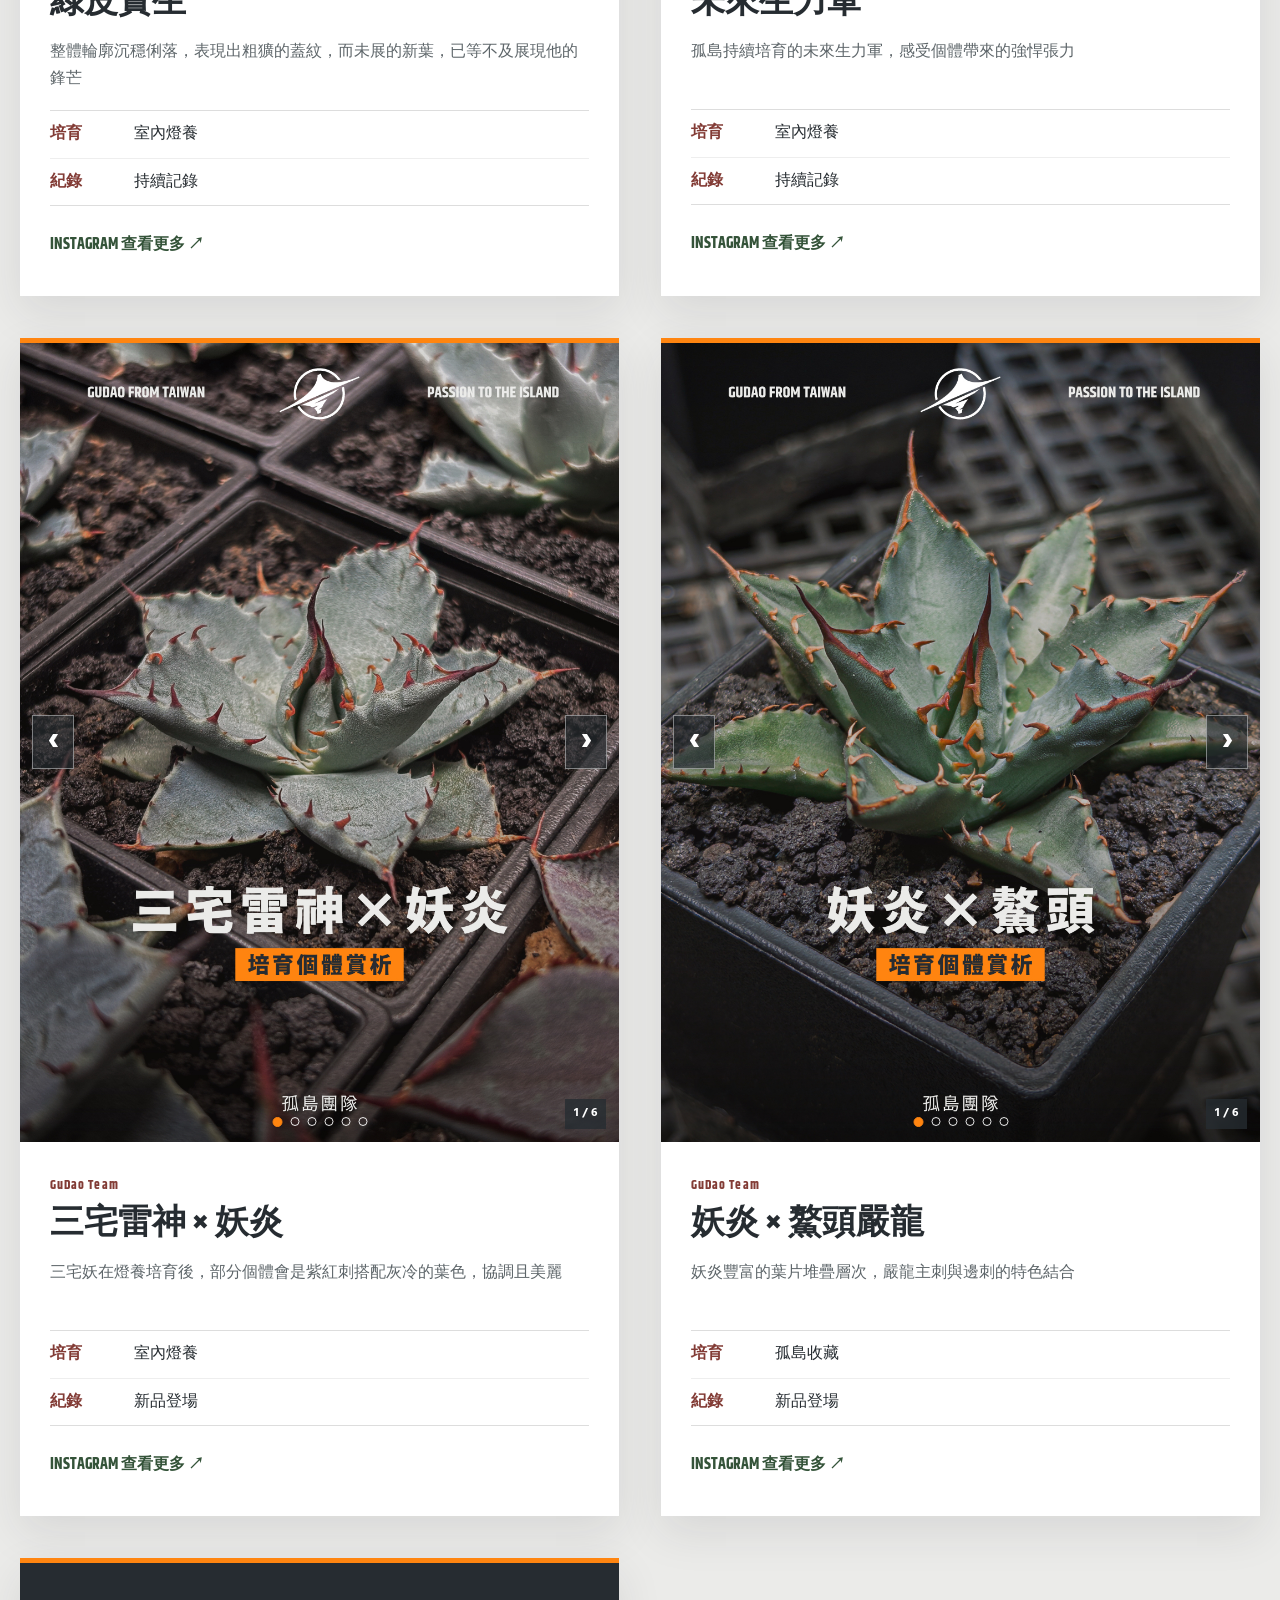
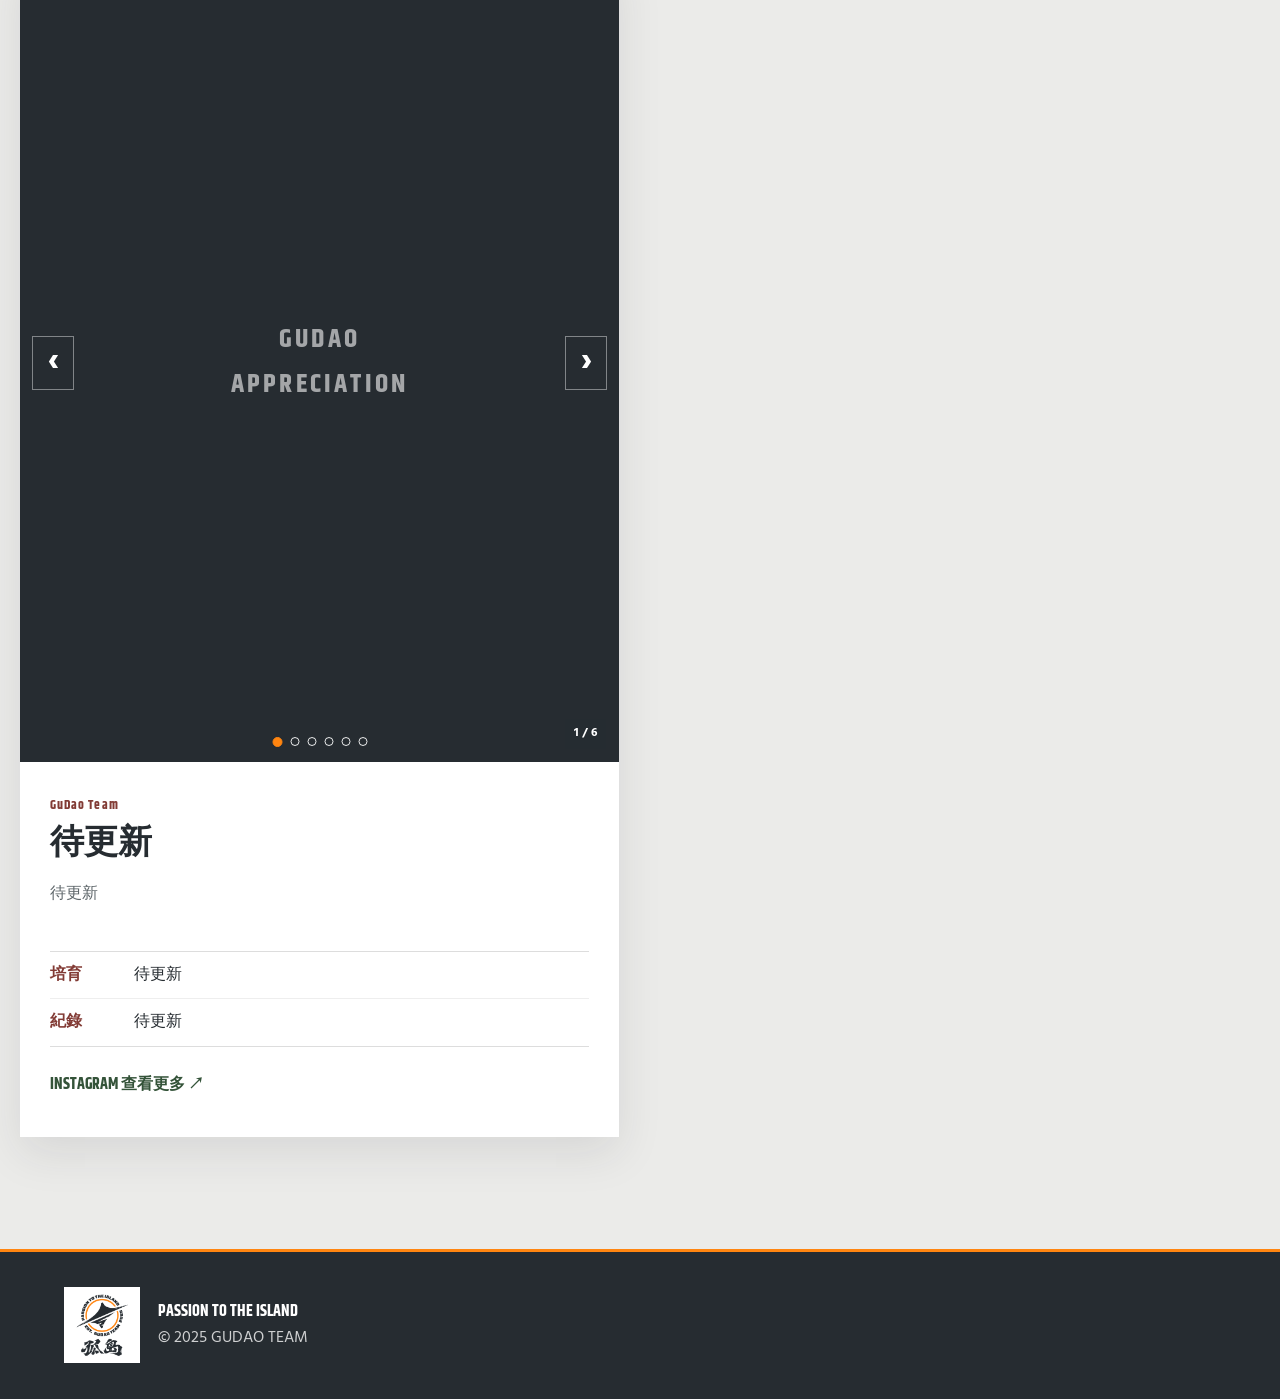
==== commit 2724f88c: "Remove raffle link from appreciation.html" ====
--- a/appreciation.html
+++ b/appreciation.html
@@ -26,7 +26,6 @@
       <a class="active" href="appreciation.html">孤島植賞</a>
       <a href="merchandise.html">周邊商品</a>
       <a href="care.html">養護資訊</a>
-      <a href="raffle.html">孤島抽獎</a>
       <a class="ig" href="https://www.instagram.com/gudao.team/" target="_blank" rel="noopener noreferrer">INSTAGRAM</a>
     </nav>
   </header>
--- a/style.css
+++ b/style.css
@@ -87,8 +87,13 @@
   text-decoration: none;
 }
 
-.site-header nav a:hover {
+.site-header nav a:hover,
+.site-header nav a.active {
   color: var(--orange);
+}
+
+.site-header nav a.active {
+  border-bottom: 2px solid var(--orange);
 }
 
 .site-header .ig {
@@ -104,7 +109,7 @@
   font-size: 26px;
 }
 
-/* ===== 首頁：全部統一岩石灰 ===== */
+/* ===== 首頁 ===== */
 body:has(.hero) {
   background: var(--rock);
   color: var(--white);
@@ -195,21 +200,30 @@
 
 .actions {
   display: flex;
+  flex-wrap: wrap;
   gap: 12px;
   margin-top: 30px;
 }
 
-.actions a {
+.actions a,
+.actions a.outline {
+  display: inline-flex;
+  align-items: center;
+  justify-content: center;
+  min-width: 120px;
   padding: 13px 22px;
+  border: 1px solid var(--orange);
   background: var(--orange);
   color: var(--rock);
   text-decoration: none;
-}
-
-.actions .outline {
-  border: 1px solid var(--white);
+  transition: background-color 0.2s ease, color 0.2s ease, transform 0.2s ease;
+}
+
+.actions a:hover,
+.actions a.outline:hover {
   background: transparent;
   color: var(--white);
+  transform: translateY(-2px);
 }
 
 .stripe {
@@ -301,7 +315,7 @@
   mix-blend-mode: screen;
 }
 
-/* ===== 現貨頁與活動頁 ===== */
+/* ===== 植株選購與活動頁 ===== */
 .page-hero {
   padding: 90px 7vw;
   background: var(--green);
@@ -384,170 +398,6 @@
   color: var(--rock);
   font-family: "Khand", "GenSekiGothicTC", sans-serif;
   font-weight: 700;
-}
-
-.card-body,
-.pad {
-  padding: 23px;
-}
-
-.card-body small,
-.pad small {
-  color: var(--red);
-  letter-spacing: 0.12em;
-}
-
-.card-body h2,
-.pad h3 {
-  margin: 5px 0;
-  font-size: 30px;
-}
-
-.meta {
-  display: flex;
-  justify-content: space-between;
-  padding: 14px 0;
-  border-block: 1px solid #DDDDDD;
-}
-
-.meta i {
-  font-style: normal;
-}
-
-.card-body > a,
-.pad > a {
-  display: inline-block;
-  margin-top: 18px;
-  color: var(--green);
-  font-weight: 700;
-  text-decoration: none;
-  border-bottom: 2px solid var(--orange);
-}
-
-/* ===== 頁尾 ===== */
-footer {
-  display: flex;
-  align-items: center;
-  gap: 18px;
-  padding: 34px 5vw;
-  background: var(--rock);
-  color: var(--white);
-  border-top: 3px solid var(--orange);
-}
-
-footer img {
-  width: 70px;
-  height: 70px;
-  object-fit: contain;
-  background: transparent;
-  border-radius: 50%;
-}
-
-footer p {
-  margin: 0;
-  color: var(--white-soft);
-}
-
-/* ===== 手機版 ===== */
-@media (max-width: 820px) {
-  .menu {
-    display: block;
-  }
-
-  .site-header nav {
-    position: absolute;
-    top: 84px;
-    right: 0;
-    left: 0;
-    display: none;
-    flex-direction: column;
-    padding: 20px;
-    background: var(--rock);
-  }
-
-  .site-header nav.open {
-    display: flex;
-  }
-
-  .hero {
-    grid-template-columns: 1fr;
-  }
-
-  .hero-art {
-    min-height: 62svh;
-  }
-
-  .hero-copy {
-    padding: 55px 24px;
-  }
-
-  .home-grid,
-  .brand-story,
-  .card-grid {
-    grid-template-columns: 1fr;
-  }
-
-  .stripe {
-    font-size: 20px;
-  }
-
-  .toolbar {
-    display: block;
-  }
-
-  .feature h2,
-  .brand-story h2 {
-    font-size: 44px;
-  }
-
-  .poster,
-  .media {
-    aspect-ratio: 9 / 16;
-  }
-}
-.site-header nav a.active {
-  color: var(--orange);
-  border-bottom: 2px solid var(--orange);
-}
-
-.appreciation-hero {
-  background: var(--rock);
-  color: var(--white);
-  border-bottom: 9px solid var(--orange);
-}
-
-.appreciation-hero > p:not(.label) {
-  color: var(--white-soft);
-  font-size: 18px;
-}
-
-.appreciation-toolbar {
-  align-items: flex-end;
-}
-
-.filter-group {
-  display: flex;
-  flex-wrap: wrap;
-  gap: 8px;
-}
-
-.filter-group button {
-  cursor: pointer;
-}
-
-.appreciation-card .poster {
-  position: relative;
-  aspect-ratio: 9 / 16;
-  overflow: hidden;
-  background: var(--rock);
-}
-
-.appreciation-card .poster img {
-  display: block;
-  width: 100%;
-  height: 100%;
-  object-fit: contain;
-  background: var(--rock);
 }
 
 .poster-fallback {
@@ -563,15 +413,91 @@
   text-align: center;
 }
 
-.appreciation-card .poster span {
-  position: absolute;
-  top: 14px;
-  left: 14px;
-  padding: 6px 11px;
-  background: var(--orange);
-  color: var(--rock);
-  font-family: "Khand", "GenSekiGothicTC", sans-serif;
+.card-body,
+.pad {
+  padding: 23px;
+}
+
+.card-body small,
+.pad small {
+  color: var(--red);
+  letter-spacing: 0.12em;
+}
+
+.card-body h2,
+.pad h3 {
+  margin: 5px 0;
+  font-size: 30px;
+}
+
+.meta {
+  display: flex;
+  justify-content: space-between;
+  padding: 14px 0;
+  border-block: 1px solid #DDDDDD;
+}
+
+.meta i {
+  font-style: normal;
+}
+
+.card-body > a,
+.pad > a {
+  display: inline-block;
+  margin-top: 18px;
+  color: var(--green);
   font-weight: 700;
+  text-decoration: none;
+  border-bottom: 2px solid var(--orange);
+}
+
+.empty-state {
+  grid-column: 1 / -1;
+  padding: 48px 20px;
+  border: 1px dashed rgba(38, 44, 49, 0.35);
+  background: var(--white);
+  text-align: center;
+}
+
+/* ===== 孤島植賞相容樣式 ===== */
+.appreciation-hero {
+  background: var(--rock);
+  color: var(--white);
+  border-bottom: 9px solid var(--orange);
+}
+
+.appreciation-hero > p:not(.label) {
+  color: var(--white-soft);
+  font-size: 18px;
+}
+
+.appreciation-toolbar {
+  align-items: flex-end;
+}
+
+.filter-group {
+  display: flex;
+  flex-wrap: wrap;
+  gap: 8px;
+}
+
+.filter-group button {
+  cursor: pointer;
+}
+
+.appreciation-card .poster {
+  position: relative;
+  aspect-ratio: 9 / 16;
+  overflow: hidden;
+  background: var(--rock);
+}
+
+.appreciation-card .poster img {
+  display: block;
+  width: 100%;
+  height: 100%;
+  object-fit: contain;
+  background: var(--rock);
 }
 
 .appreciation-card .card-body > p {
@@ -604,9 +530,272 @@
   margin: 0;
 }
 
+/* ===== 商品資訊複製與私訊按鈕 ===== */
+.product-inquiry {
+  display: inline-flex;
+  align-items: center;
+  justify-content: center;
+  min-height: 42px;
+  margin-top: 18px;
+  padding: 9px 0;
+  border: 0;
+  border-bottom: 2px solid var(--orange);
+  background: transparent;
+  color: var(--green);
+  font-family: "Khand", "GenSekiGothicTC", sans-serif;
+  font-size: 16px;
+  font-weight: 700;
+  cursor: pointer;
+}
+
+.product-inquiry:hover,
+.product-inquiry:focus-visible {
+  color: var(--orange);
+  outline: none;
+}
+
+.product-inquiry:disabled {
+  cursor: wait;
+  opacity: 0.65;
+}
+
+/* ===== 商品資訊複製完成提示 ===== */
+.copy-notice-open {
+  overflow: hidden;
+}
+
+.product-copy-notice {
+  position: fixed;
+  inset: 0;
+  z-index: 10000;
+  display: grid;
+  place-items: center;
+  padding: 18px;
+}
+
+.copy-notice-backdrop {
+  position: absolute;
+  inset: 0;
+  width: 100%;
+  height: 100%;
+  margin: 0;
+  padding: 0;
+  border: 0;
+  border-radius: 0;
+  background: rgba(20, 24, 27, 0.76);
+  cursor: pointer;
+}
+
+.copy-notice-card {
+  position: relative;
+  z-index: 1;
+  width: min(100%, 430px);
+  padding: 54px 26px 26px;
+  background: var(--sand);
+  border-top: 7px solid var(--orange);
+  box-shadow: 0 24px 70px rgba(0, 0, 0, 0.38);
+  animation: copy-notice-show 0.22s ease both;
+}
+
+.copy-notice-close {
+  position: absolute;
+  top: 10px;
+  right: 10px;
+  display: flex;
+  align-items: center;
+  justify-content: center;
+  width: 40px;
+  min-width: 40px;
+  max-width: 40px;
+  height: 40px;
+  min-height: 40px;
+  max-height: 40px;
+  margin: 0;
+  padding: 0 0 2px;
+  border: 1px solid var(--rock);
+  border-radius: 0;
+  background: transparent;
+  color: var(--rock);
+  font-family: Arial, sans-serif;
+  font-size: 25px;
+  font-weight: 700;
+  line-height: 1;
+  cursor: pointer;
+}
+
+.copy-notice-close:hover,
+.copy-notice-close:focus-visible {
+  border-color: var(--orange);
+  background: var(--orange);
+  color: var(--rock);
+  outline: none;
+}
+
+.copy-notice-label {
+  margin: 0 0 5px;
+  color: var(--red);
+  font-family: "Khand", Arial, sans-serif;
+  font-size: 12px;
+  font-weight: 700;
+  letter-spacing: 0.14em;
+}
+
+.copy-notice-card h2 {
+  margin: 0 0 12px;
+  padding-right: 44px;
+  color: var(--rock);
+  font-size: clamp(27px, 7vw, 37px);
+  line-height: 1.2;
+}
+
+.copy-notice-product {
+  margin: 0;
+  padding: 12px 14px;
+  background: var(--white);
+  border-left: 5px solid var(--orange);
+  color: var(--rock);
+  font-size: 19px;
+  font-weight: 800;
+}
+
+.copy-notice-description {
+  margin: 16px 0;
+  color: #5D666B;
+  font-size: 14px;
+  line-height: 1.75;
+}
+
+.copy-notice-confirm {
+  display: flex;
+  align-items: center;
+  justify-content: center;
+  width: 100%;
+  min-height: 50px;
+  padding: 10px 16px;
+  border: 1px solid var(--orange);
+  border-radius: 0;
+  background: var(--orange);
+  color: var(--rock);
+  font-family: "Khand", "GenSekiGothicTC", sans-serif;
+  font-size: 16px;
+  font-weight: 900;
+  cursor: pointer;
+}
+
+.copy-notice-confirm:hover,
+.copy-notice-confirm:focus-visible {
+  border-color: var(--rock);
+  background: var(--rock);
+  color: var(--white);
+  outline: none;
+}
+
+.product-copy-notice.is-closing .copy-notice-card {
+  animation: copy-notice-hide 0.18s ease both;
+}
+
+@keyframes copy-notice-show {
+  from {
+    opacity: 0;
+    transform: translateY(18px) scale(0.97);
+  }
+  to {
+    opacity: 1;
+    transform: translateY(0) scale(1);
+  }
+}
+
+@keyframes copy-notice-hide {
+  from {
+    opacity: 1;
+    transform: translateY(0) scale(1);
+  }
+  to {
+    opacity: 0;
+    transform: translateY(12px) scale(0.98);
+  }
+}
+
+/* ===== 頁尾 ===== */
+footer {
+  display: flex;
+  align-items: center;
+  gap: 18px;
+  padding: 34px 5vw;
+  background: var(--rock);
+  color: var(--white);
+  border-top: 3px solid var(--orange);
+}
+
+footer img {
+  width: 70px;
+  height: 70px;
+  object-fit: contain;
+  background: transparent;
+  border-radius: 50%;
+}
+
+footer p {
+  margin: 0;
+  color: var(--white-soft);
+}
+
+/* ===== 手機版 ===== */
 @media (max-width: 820px) {
+  .menu {
+    display: block;
+  }
+
+  .site-header nav {
+    position: absolute;
+    top: 84px;
+    right: 0;
+    left: 0;
+    display: none;
+    flex-direction: column;
+    padding: 20px;
+    background: var(--rock);
+  }
+
+  .site-header nav.open {
+    display: flex;
+  }
+
+  .hero {
+    grid-template-columns: 1fr;
+  }
+
+  .hero-art {
+    min-height: 62svh;
+  }
+
+  .hero-copy {
+    padding: 55px 24px;
+  }
+
+  .home-grid,
+  .brand-story,
+  .card-grid {
+    grid-template-columns: 1fr;
+  }
+
+  .stripe {
+    font-size: 20px;
+  }
+
+  .toolbar,
   .appreciation-toolbar {
     display: block;
+  }
+
+  .feature h2,
+  .brand-story h2 {
+    font-size: 44px;
+  }
+
+  .poster,
+  .media {
+    aspect-ratio: 9 / 16;
   }
 
   .filter-group {
@@ -619,39 +808,7 @@
   .filter-group button {
     flex: 0 0 auto;
   }
-}
-
-
-
-.actions {
-  display: flex;
-  flex-wrap: wrap;
-  gap: 12px;
-  margin-top: 30px;
-}
-
-.actions a,
-.actions a.outline {
-  display: inline-flex;
-  align-items: center;
-  justify-content: center;
-  min-width: 120px;
-  padding: 13px 22px;
-  border: 1px solid var(--orange);
-  background: var(--orange);
-  color: var(--rock);
-  text-decoration: none;
-  transition: background-color 0.2s ease, color 0.2s ease, transform 0.2s ease;
-}
-
-.actions a:hover,
-.actions a.outline:hover {
-  background: transparent;
-  color: var(--white);
-  transform: translateY(-2px);
-}
-
-@media (max-width: 820px) {
+
   .actions {
     display: grid;
     grid-template-columns: 1fr;
@@ -663,3 +820,21 @@
     width: 100%;
   }
 }
+
+@media (max-width: 520px) {
+  .product-copy-notice {
+    padding: 12px;
+  }
+
+  .copy-notice-card {
+    width: 100%;
+    padding: 52px 20px 22px;
+  }
+}
+
+@media (prefers-reduced-motion: reduce) {
+  .copy-notice-card,
+  .product-copy-notice.is-closing .copy-notice-card {
+    animation: none;
+  }
+}
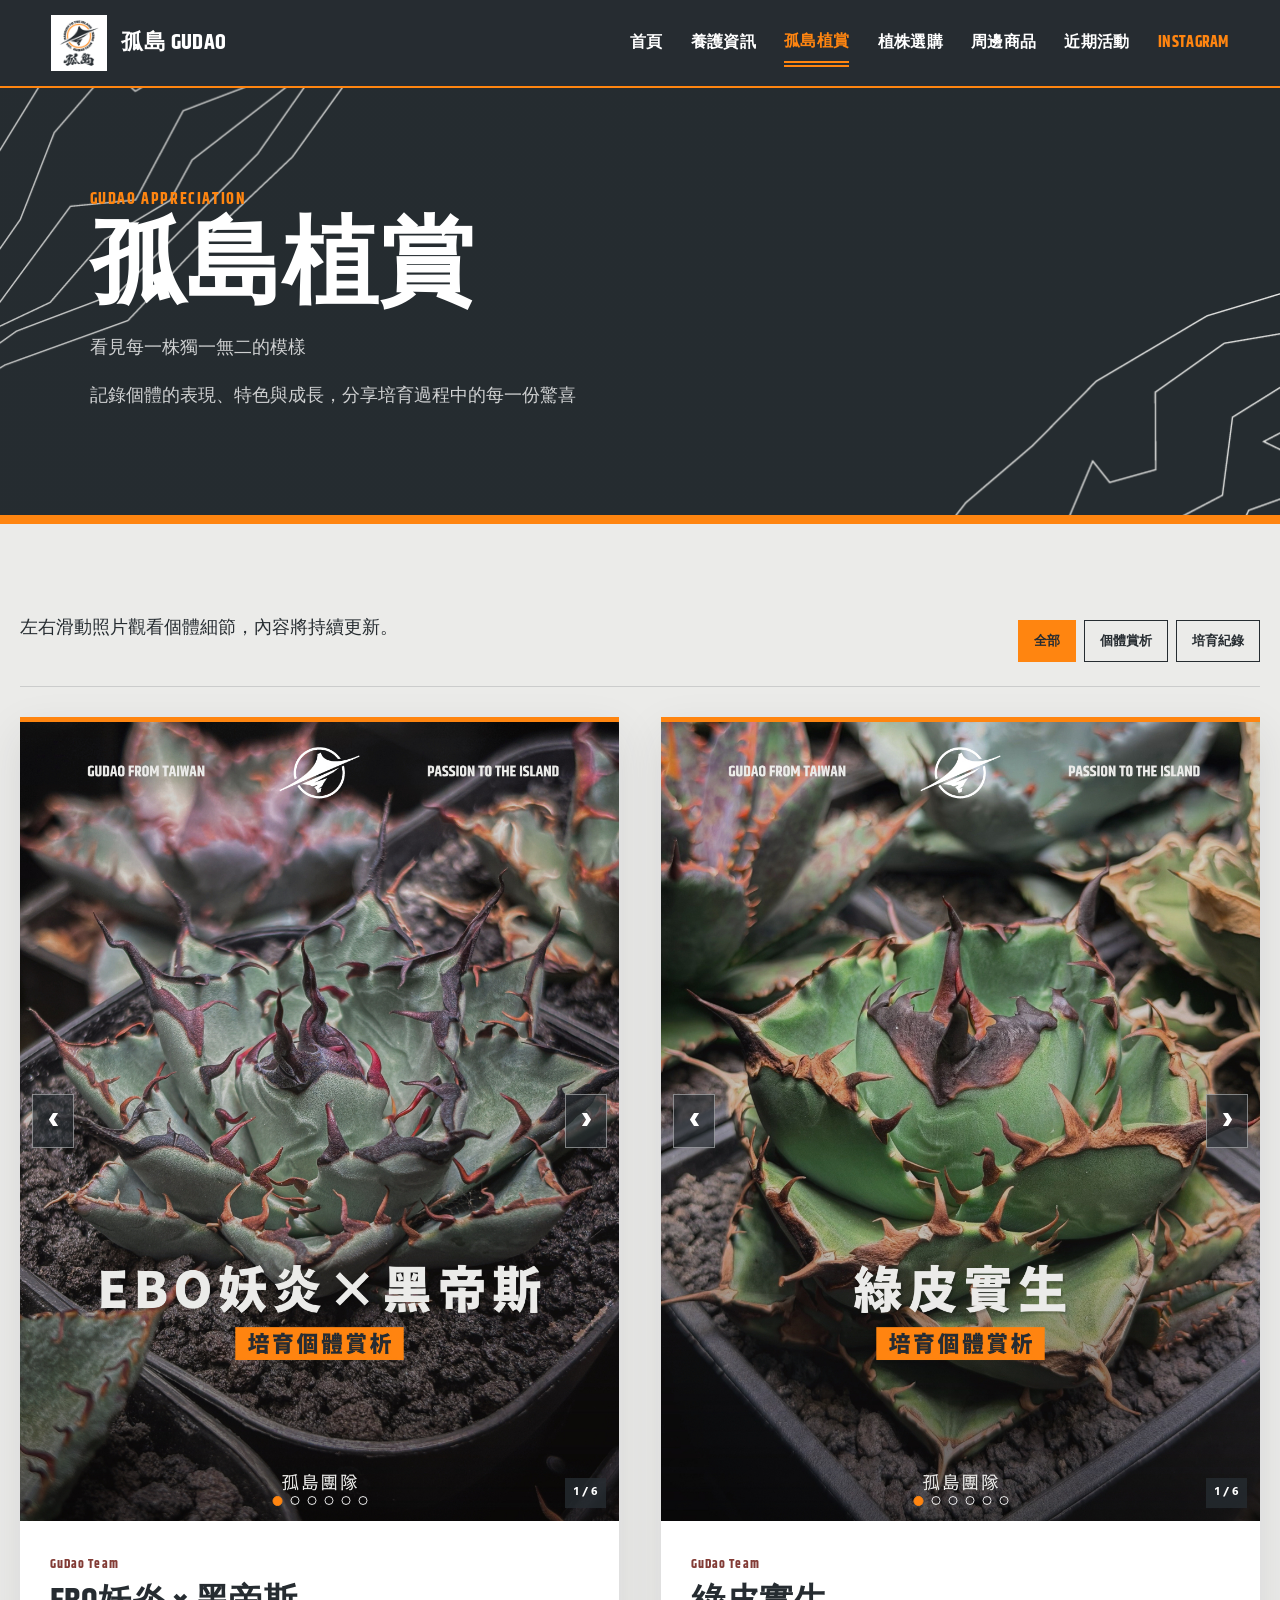
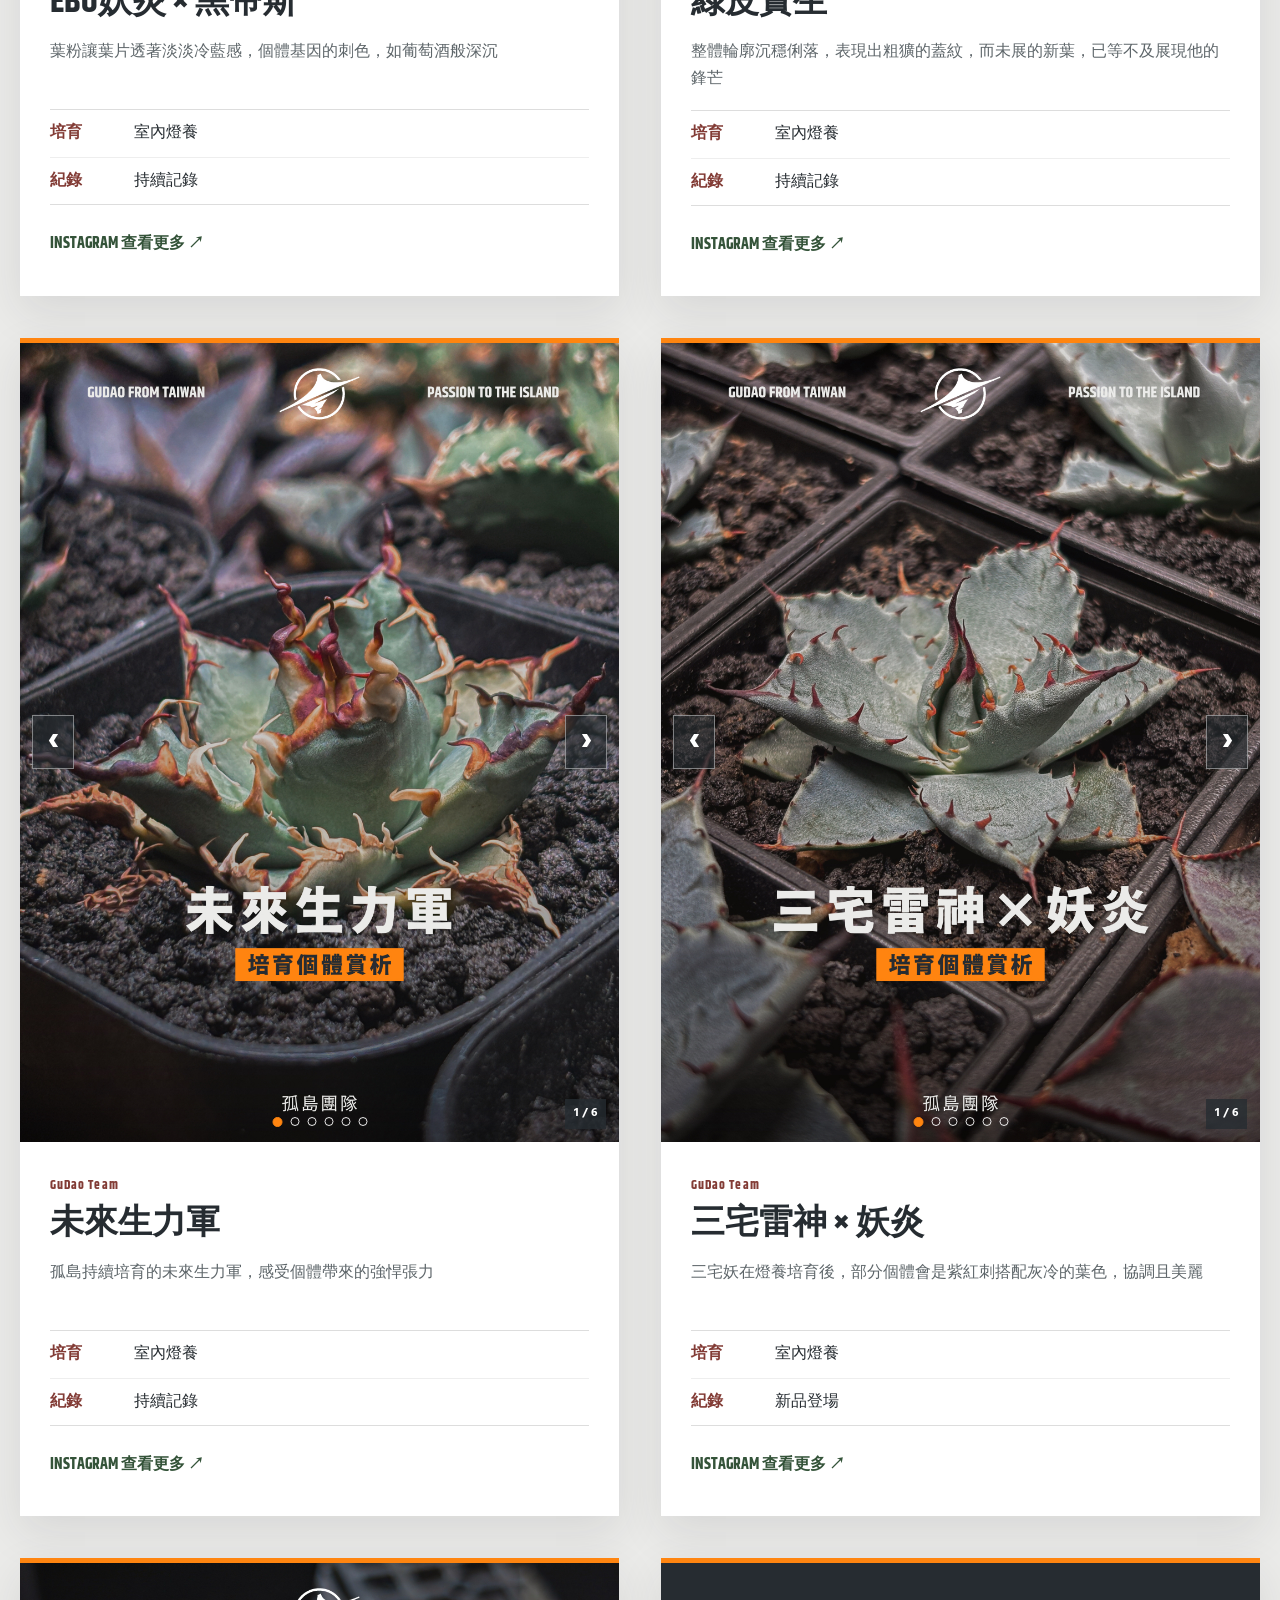
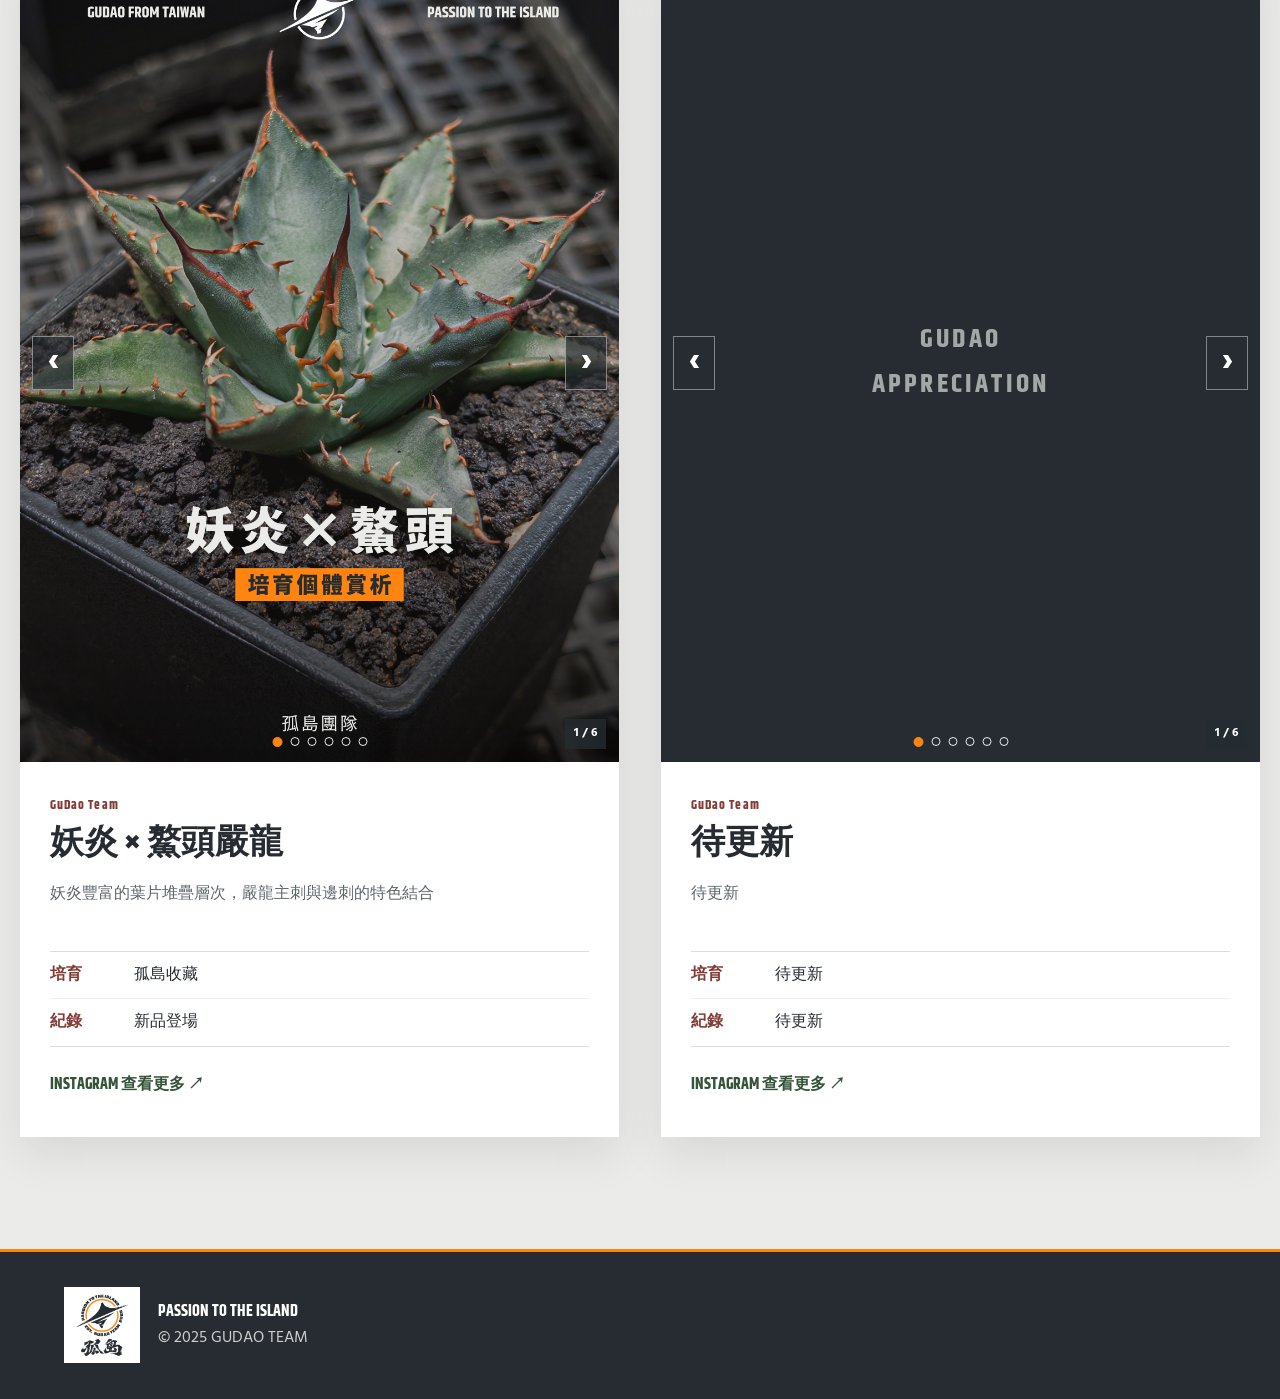
==== commit b068593a: "Rearrange navigation links in appreciation.html" ====
--- a/appreciation.html
+++ b/appreciation.html
@@ -12,7 +12,7 @@
 </head>
 <body>
   <header class="site-header">
-    <a class="brand" href="index.html">
+    <a class="brand" href="./">
       <img src="assets/brand/logo.png" alt="孤島標誌">
       <span>孤島 GUDAO</span>
     </a>
@@ -20,12 +20,12 @@
     <button class="menu" type="button" aria-label="開啟選單" aria-expanded="false">☰</button>
 
     <nav aria-label="主要導覽">
-      <a href="index.html">首頁</a>
+      <a href="./">首頁</a>
+      <a href="care.html">養護資訊</a>
+      <a class="active" href="appreciation.html">孤島植賞</a>
       <a href="stock.html">植株選購</a>
-      <a href="event.html">近期活動</a>
-      <a class="active" href="appreciation.html">孤島植賞</a>
       <a href="merchandise.html">周邊商品</a>
-      <a href="care.html">養護資訊</a>
+      <a href="event.html">近期活動</a> 
       <a class="ig" href="https://www.instagram.com/gudao.team/" target="_blank" rel="noopener noreferrer">INSTAGRAM</a>
     </nav>
   </header>
